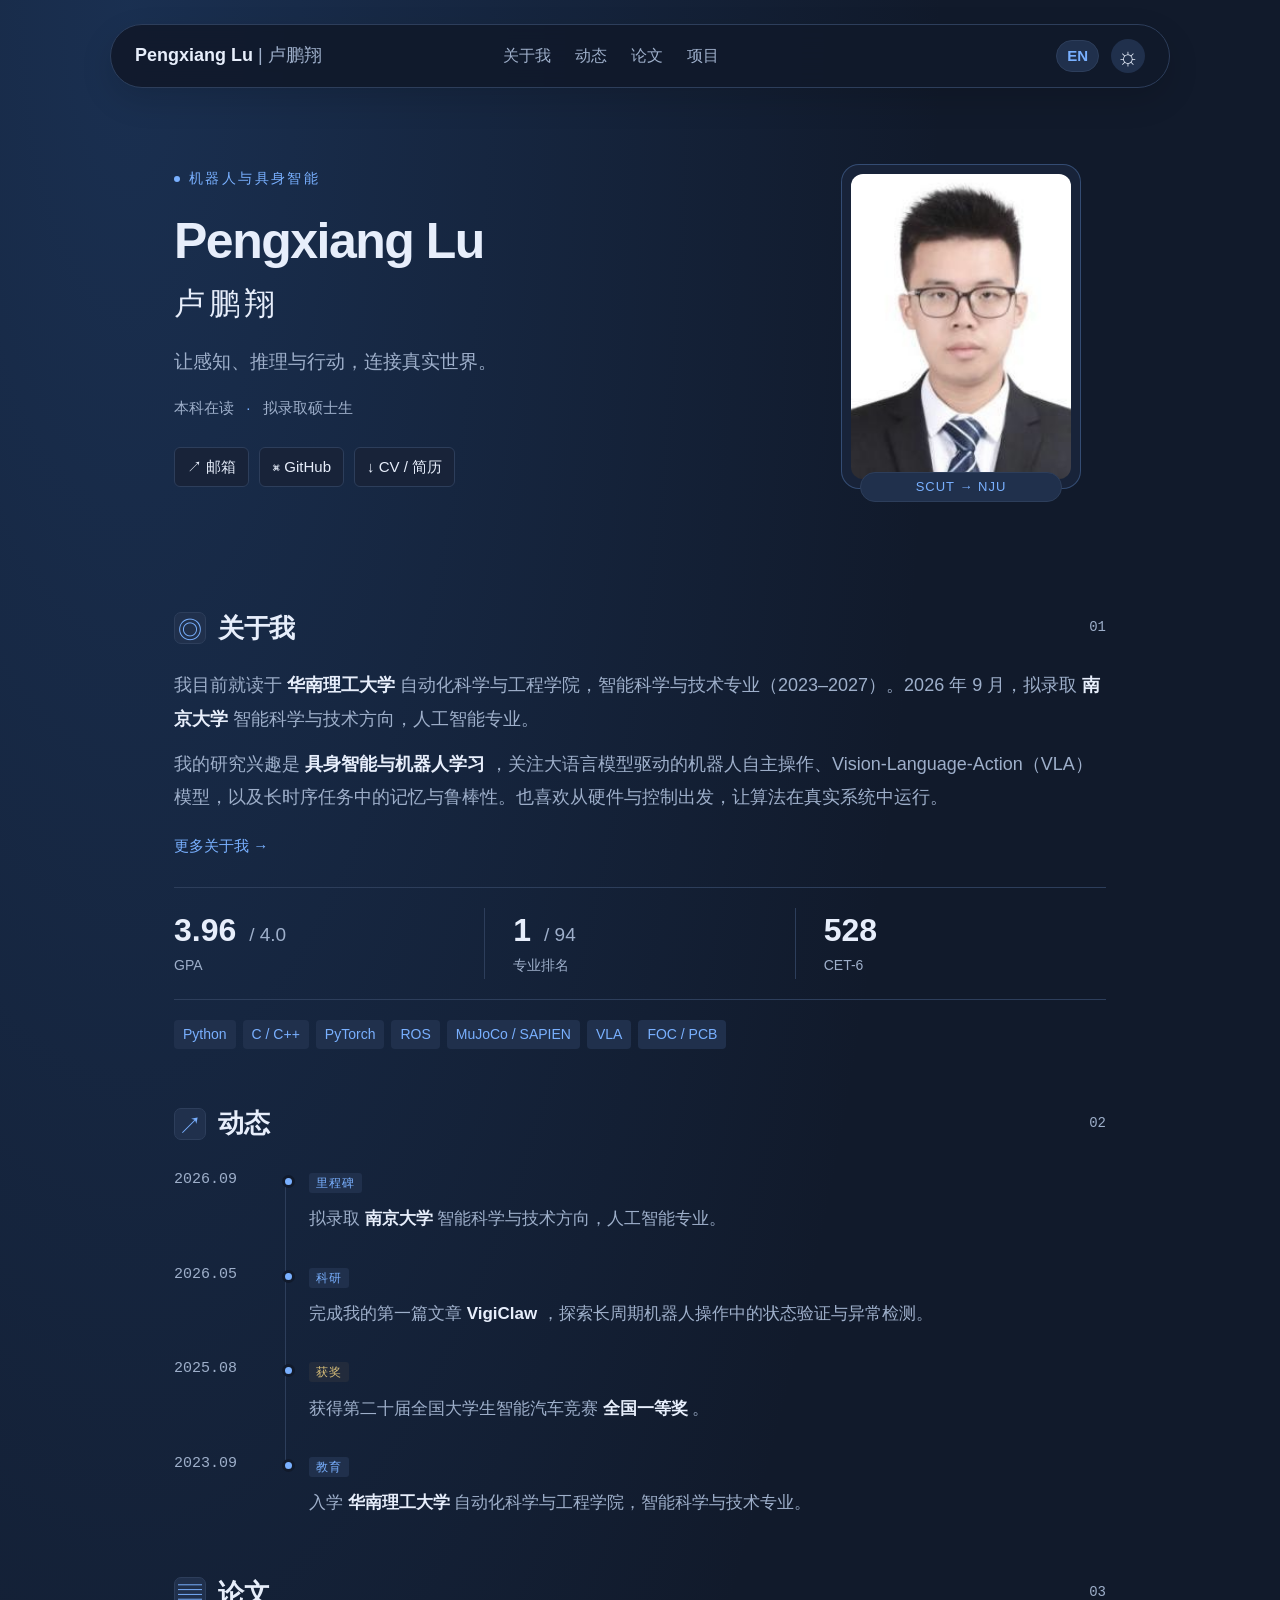
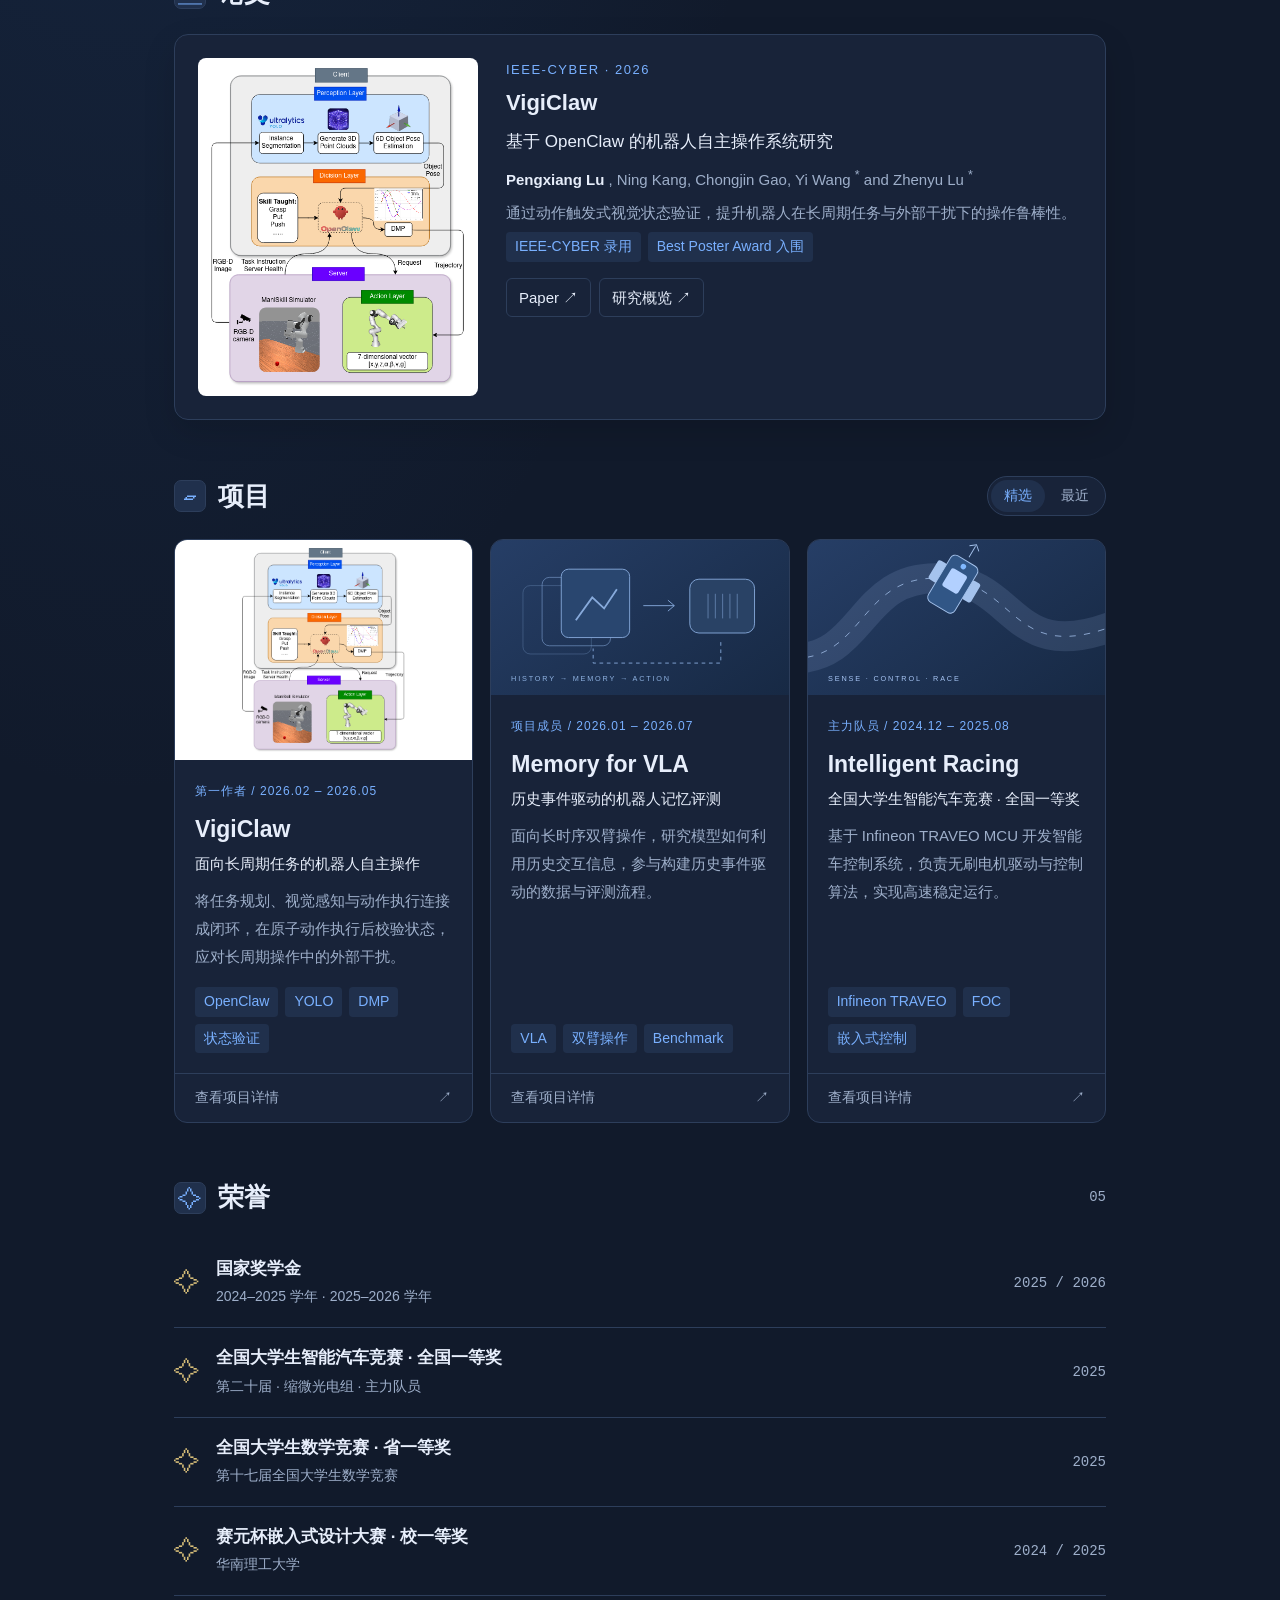
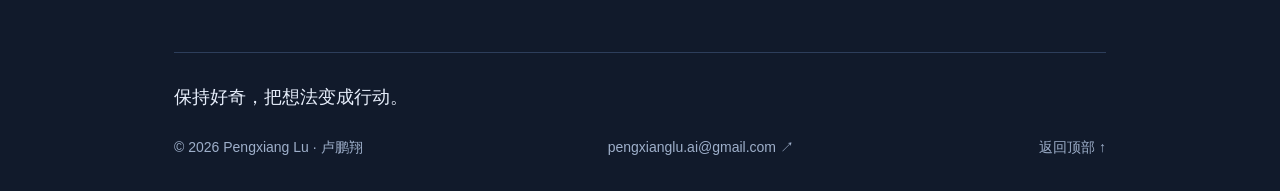
==== index.html @ bd5ae9ed "Use explicit HTML paths for local-file navigation" ====
<!doctype html>
<html lang="zh-CN">
  <head>
    <meta charset="UTF-8" />
    <meta name="viewport" content="width=device-width, initial-scale=1" />
    <meta
      name="description"
      content="卢鹏翔 Pengxiang Lu 的个人主页：具身智能、机器人学习、VLA 与嵌入式控制。"
    />
    <meta name="theme-color" content="#111a2b" />
    <title>Pengxiang Lu | 卢鹏翔</title>
    <link rel="icon" href="assets/favicon.svg" type="image/svg+xml" />
    <link rel="stylesheet" href="assets/style.css" />
    <script src="assets/content.js" defer></script>
    <script src="assets/script.js" defer></script>
    <script src="assets/i18n.js" defer></script>
  </head>
  <body>
    <a class="skip" href="#main">跳转至正文</a>
    <header class="nav">
      <a class="brand" href="#">
        Pengxiang Lu
        <span>| 卢鹏翔</span>
      </a>
      <nav aria-label="页面导航">
        <a href="#about">About</a>
        <a href="#news">News</a>
        <a href="#publications">Publications</a>
        <a href="#projects">Projects</a>
      </nav>
      <button
        id="language"
        class="language-toggle"
        type="button"
        aria-label="Switch to English"
        title="Switch to English"
        lang="en"
      >
        EN
      </button>
      <button id="theme" aria-label="切换浅色主题" title="切换主题">☼</button>
    </header>
    <main id="main">
      <section class="hero" aria-labelledby="name">
        <div class="hero-copy">
          <div class="eyebrow">
            <span class="dot"></span>
            ROBOTICS & EMBODIED AI
          </div>
          <h1 id="name">
            Pengxiang Lu
            <span>卢鹏翔</span>
          </h1>
          <p class="hero-sub">让感知、推理与行动，连接真实世界。</p>
          <p class="roles">
            Undergraduate Student
            <span>·</span>
            Incoming Master's Student
          </p>
          <div class="contacts">
            <a href="mailto:pengxianglu.ai@gmail.com">↗ Email</a>
            <a href="https://github.com/pengxiang-lu" target="_blank" rel="noopener noreferrer">
              ⌘ GitHub
            </a>
            <a href="assets/cv.pdf" target="_blank" rel="noopener">↓ CV / 简历</a>
          </div>
        </div>
        <div class="portrait-wrap">
          <img
            class="portrait"
            src="assets/avatar.jpg"
            alt="卢鹏翔个人照片"
            width="204"
            height="287"
          />
          <span class="portrait-caption">SCUT → NJU</span>
        </div>
      </section>
      <section id="about">
        <div class="section-head">
          <h2>
            <span class="section-icon">◎</span>
            About
            <small>关于我</small>
          </h2>
          <span class="section-index">01</span>
        </div>
        <div class="about-copy">
          <p>
            我目前就读于
            <strong>华南理工大学</strong>
            自动化科学与工程学院，智能科学与技术专业（2023–2027）。2026 年 9 月，拟录取
            <strong>南京大学</strong>
            智能科学与技术方向，人工智能专业。
          </p>
          <p>
            我的研究兴趣是
            <strong>具身智能与机器人学习</strong>
            ，关注大语言模型驱动的机器人自主操作、Vision-Language-Action（VLA）模型，以及长时序任务中的记忆与鲁棒性。也喜欢从硬件与控制出发，让算法在真实系统中运行。
          </p>
          <a class="more-about" href="about/index.html">More about me →</a>
        </div>
        <div class="stats">
          <div>
            <b>
              3.96
              <span>/ 4.0</span>
            </b>
            <small>GPA</small>
          </div>
          <div>
            <b>
              1
              <span>/ 94</span>
            </b>
            <small>专业排名</small>
          </div>
          <div>
            <b>528</b>
            <small>CET-6</small>
          </div>
        </div>
        <div class="skills">
          <span>Python</span>
          <span>C / C++</span>
          <span>PyTorch</span>
          <span>ROS</span>
          <span>MuJoCo / SAPIEN</span>
          <span>VLA</span>
          <span>FOC / PCB</span>
        </div>
      </section>
      <section id="news">
        <div class="section-head">
          <h2>
            <span class="section-icon">↗</span>
            News
            <small>成长时间线</small>
          </h2>
          <span class="section-index">02</span>
        </div>
        <ol class="timeline">
          <li>
            <time>2026.09</time>
            <div>
              <span class="label">MILESTONE</span>
              <p>
                拟录取
                <strong>南京大学</strong>
                智能科学与技术方向，人工智能专业。
              </p>
            </div>
          </li>
          <li>
            <time>2026.05</time>
            <div>
              <span class="label">RESEARCH</span>
              <p>
                完成我的第一篇文章
                <strong>VigiClaw</strong>
                ，探索长周期机器人操作中的状态验证与异常检测。
              </p>
            </div>
          </li>
          <li>
            <time>2025.08</time>
            <div>
              <span class="label gold">AWARD</span>
              <p>
                获得第二十届全国大学生智能汽车竞赛
                <strong>全国一等奖</strong>
                。
              </p>
            </div>
          </li>
          <li>
            <time>2023.09</time>
            <div>
              <span class="label">EDUCATION</span>
              <p>
                入学
                <strong>华南理工大学</strong>
                自动化科学与工程学院，智能科学与技术专业。
              </p>
            </div>
          </li>
        </ol>
      </section>
      <section id="publications">
        <div class="section-head">
          <h2>
            <span class="section-icon">▤</span>
            Publications
            <small>论文</small>
          </h2>
          <span class="section-index">03</span>
        </div>
        <article class="publication">
          <div class="publication-art workflow-cover">
            <img src="project/vigiclaw/attachments/workflow.png" alt="VigiClaw 系统工作流程图" />
          </div>
          <div class="publication-copy">
            <div class="overline">IEEE-CYBER · 2026</div>
            <h3>VigiClaw</h3>
            <p class="paper-sub">基于 OpenClaw 的机器人自主操作系统研究</p>
            <p class="paper-authors">
              <strong>Pengxiang Lu</strong>
              , Ning Kang, Chongjin Gao, Yi Wang
              <sup>*</sup>
              and Zhenyu Lu
              <sup>*</sup>
            </p>
            <p>通过动作触发式视觉状态验证，提升机器人在长周期任务与外部干扰下的操作鲁棒性。</p>
            <div class="tags">
              <span>IEEE-CYBER 录用</span>
              <span>Best Poster Award 入围</span>
            </div>
            <div class="resource-links" id="paper-links"></div>
          </div>
        </article>
      </section>
      <section id="projects">
        <div class="section-head">
          <h2>
            <span class="section-icon">▱</span>
            Projects
            <small>研究与实践</small>
          </h2>
          <div class="sort" role="group" aria-label="项目排序">
            <button class="active" data-sort="featured" aria-pressed="true">精选</button>
            <button data-sort="recent" aria-pressed="false">最近</button>
          </div>
        </div>
        <div class="project-grid" id="project-grid"></div>
      </section>
      <section id="awards">
        <div class="section-head">
          <h2>
            <span class="section-icon">✧</span>
            Awards
            <small>竞赛与荣誉</small>
          </h2>
          <span class="section-index">05</span>
        </div>
        <div class="award-list">
          <div>
            <span class="award-symbol">✧</span>
            <div>
              <h3>国家奖学金</h3>
              <p>2024–2025 学年 · 2025–2026 学年</p>
            </div>
            <time>2025 / 2026</time>
          </div>
          <div>
            <span class="award-symbol">✧</span>
            <div>
              <h3>全国大学生智能汽车竞赛 · 全国一等奖</h3>
              <p>第二十届 · 缩微光电组 · 主力队员</p>
            </div>
            <time>2025</time>
          </div>
          <div>
            <span class="award-symbol">✧</span>
            <div>
              <h3>全国大学生数学竞赛 · 省一等奖</h3>
              <p>第十七届全国大学生数学竞赛</p>
            </div>
            <time>2025</time>
          </div>
          <div>
            <span class="award-symbol">✧</span>
            <div>
              <h3>赛元杯嵌入式设计大赛 · 校一等奖</h3>
              <p>华南理工大学</p>
            </div>
            <time>2024 / 2025</time>
          </div>
        </div>
      </section>
      <footer>
        <p>保持好奇，把想法变成行动。</p>
        <div>
          <span>© 2026 Pengxiang Lu · 卢鹏翔</span>
          <a href="mailto:pengxianglu.ai@gmail.com">pengxianglu.ai@gmail.com ↗</a>
          <a href="#">Back to top ↑</a>
        </div>
      </footer>
    </main>
  </body>
</html>
---- assets/style.css ----
:root {
  color-scheme: dark;
  --bg: #111a2b;
  --panel: #182339;
  --panel2: #20304c;
  --text: #e7eefb;
  --muted: #9eafca;
  --accent: #79b0ff;
  --line: #2d3e5b;
  --shadow: 0 12px 32px #0002;
}
* {
  box-sizing: border-box;
}
html {
  scroll-behavior: smooth;
  scroll-padding-top: 105px;
}
body {
  margin: 0;
  background: radial-gradient(ellipse at 10% 0%, #254b8170, transparent 50%), var(--bg);
  color: var(--text);
  font:
    18px/1.85 -apple-system,
    BlinkMacSystemFont,
    "Segoe UI",
    "Noto Sans SC",
    "Microsoft YaHei",
    sans-serif;
}
a {
  color: inherit;
  text-decoration: none;
}
button {
  font: inherit;
  color: inherit;
  cursor: pointer;
}
button:focus-visible,
a:focus-visible {
  outline: 2px solid var(--accent);
  outline-offset: 5px;
}
a:hover {
  color: var(--accent);
}
.skip {
  position: fixed;
  top: -60px;
  background: var(--panel);
  z-index: 20;
  padding: 8px;
}
.skip:focus {
  top: 0;
}
.nav {
  max-width: 1060px;
  margin: 24px auto 0;
  position: sticky;
  top: 16px;
  z-index: 10;
  border: 1px solid var(--line);
  border-radius: 40px;
  min-height: 64px;
  padding: 12px 24px;
  display: flex;
  align-items: center;
  gap: 24px;
  background: color-mix(in srgb, var(--bg) 92%, transparent);
  backdrop-filter: blur(16px);
  box-shadow: var(--shadow);
}
.brand {
  font-weight: 650;
  white-space: nowrap;
}
.brand span {
  color: var(--muted);
  font-weight: 400;
}
.nav nav {
  display: flex;
  gap: 24px;
  margin-left: auto;
  font-size: 16px;
  color: var(--muted);
}
#theme {
  border: 0;
  background: var(--panel2);
  width: 34px;
  height: 34px;
  border-radius: 50%;
  font-size: 25px;
  display: grid;
  place-content: center;
  flex-shrink: 0;
}
main {
  max-width: 980px;
  margin: auto;
  padding: 0 24px;
}
.hero {
  display: flex;
  justify-content: space-between;
  align-items: center;
  gap: 40px;
  padding: 76px 0 65px;
}
.eyebrow {
  color: var(--accent);
  font-size: 14px;
  letter-spacing: 2.4px;
  display: flex;
  align-items: center;
  gap: 9px;
}
.dot {
  width: 6px;
  height: 6px;
  background: var(--accent);
  border-radius: 50%;
}
h1 {
  font-size: 50px;
  letter-spacing: -1.5px;
  line-height: 1.3;
  margin: 17px 0;
}
h1 span {
  display: block;
  font-size: 31px;
  letter-spacing: 4px;
  font-weight: 450;
  margin-top: 10px;
}
.hero-sub {
  color: var(--muted);
  margin: 20px 0 6px;
  font-size: 19px;
}
.roles {
  font-size: 15px;
  color: var(--muted);
}
.roles span {
  padding: 0 8px;
  color: var(--accent);
}
.contacts {
  display: flex;
  flex-wrap: wrap;
  gap: 10px;
  margin-top: 25px;
}
.contacts a,
.resource-links a,
.resource-links .pending {
  font-size: 15px;
  border: 1px solid var(--line);
  border-radius: 6px;
  padding: 5px 12px;
  background: var(--panel);
}
.portrait-wrap {
  position: relative;
  margin-right: 25px;
  padding: 9px;
  border: 1px solid #79b0ff4a;
  border-radius: 18px;
  background: var(--panel);
}
.portrait {
  width: 152px;
  height: 193px;
  object-fit: cover;
  object-position: top;
  border-radius: 12px;
  display: block;
  filter: saturate(0.75);
}
.portrait-caption {
  position: absolute;
  bottom: -14px;
  left: 18px;
  right: 18px;
  text-align: center;
  font-size: 13px;
  letter-spacing: 1px;
  background: var(--panel2);
  border: 1px solid var(--line);
  border-radius: 20px;
  padding: 2px;
  color: var(--accent);
}
section {
  margin-bottom: 56px;
}
.section-head {
  display: flex;
  justify-content: space-between;
  align-items: center;
  margin-bottom: 23px;
  gap: 12px;
}
h2 {
  font-size: 26px;
  line-height: 1.4;
  letter-spacing: -0.5px;
  margin: 0;
  display: flex;
  align-items: center;
  gap: 12px;
}
h2 small {
  font-size: 15px;
  font-weight: 400;
  letter-spacing: 1px;
  color: var(--muted);
  padding-left: 3px;
}
.section-icon {
  display: inline-grid;
  place-items: center;
  background: var(--panel2);
  border: 1px solid var(--line);
  border-radius: 7px;
  color: var(--accent);
  width: 32px;
  height: 32px;
  font-size: 24px;
  font-weight: 400;
}
.section-index {
  font-size: 14px;
  font-family: monospace;
  color: var(--muted);
}
.about-copy {
  color: var(--muted);
}
.about-copy p {
  margin: 0 0 12px;
}
strong {
  color: var(--text);
  font-weight: 600;
}
.stats {
  display: flex;
  border-top: 1px solid var(--line);
  border-bottom: 1px solid var(--line);
  margin: 25px 0 20px;
  padding: 20px 0;
}
.stats > div {
  width: 33.3%;
  display: flex;
  flex-direction: column;
  padding-left: 28px;
  border-left: 1px solid var(--line);
}
.stats > div:first-child {
  border-left: 0;
  padding-left: 0;
}
.stats b {
  font-size: 32px;
  line-height: 1.4;
  font-weight: 550;
}
.stats b span {
  font-size: 19px;
  color: var(--muted);
  font-weight: 400;
  margin-left: 4px;
}
.stats small {
  font-size: 14px;
  color: var(--muted);
}
.skills,
.tags {
  display: flex;
  flex-wrap: wrap;
  gap: 7px;
}
.skills span,
.tags span {
  font-size: 14px;
  color: var(--accent);
  border-radius: 4px;
  padding: 2px 9px;
  background: var(--panel2);
}
.timeline {
  list-style: none;
  padding: 0;
  margin: 0;
}
.timeline li {
  display: grid;
  grid-template-columns: 100px 1fr;
  position: relative;
  gap: 23px;
  padding-bottom: 25px;
}
.timeline li:before {
  content: "";
  position: absolute;
  left: 111px;
  top: 11px;
  bottom: -11px;
  width: 1px;
  background: var(--line);
}
.timeline li:after {
  content: "";
  position: absolute;
  left: 108px;
  top: 10px;
  width: 7px;
  height: 7px;
  background: var(--accent);
  border: 3px solid var(--bg);
  box-sizing: content-box;
  border-radius: 50%;
}
.timeline li:last-child {
  padding-bottom: 0;
}
.timeline li:last-child:before {
  display: none;
}
.timeline time {
  font: 15px/2 monospace;
  color: var(--muted);
}
.timeline li > div {
  padding-left: 12px;
}
.timeline p {
  margin: 5px 0 0;
  color: var(--muted);
  font-size: 17px;
}
.label {
  font-size: 12px;
  letter-spacing: 1px;
  color: var(--accent);
  background: var(--panel2);
  padding: 3px 7px;
  border-radius: 3px;
}
.gold {
  color: #d6bd78;
  background: #c3a65c13;
}
.publication {
  display: grid;
  grid-template-columns: 280px 1fr;
  gap: 28px;
  border: 1px solid var(--line);
  padding: 23px;
  border-radius: 14px;
  background: var(--panel);
  box-shadow: var(--shadow);
}
.publication-art {
  min-height: 210px;
  display: flex;
  justify-content: center;
  align-items: center;
  flex-direction: column;
  background: radial-gradient(ellipse, #335c90 0%, #142744 80%);
  border-radius: 8px;
  color: #bfdaff;
  padding: 20px;
}
.publication-art > span {
  font-size: 37px;
  letter-spacing: -1px;
  font-weight: 600;
}
.flow {
  display: flex;
  align-items: center;
  gap: 6px;
  margin: 18px 0 24px;
}
.flow i {
  font-size: 12px;
  font-style: normal;
  border: 1px solid #79b0ff66;
  border-radius: 5px;
  padding: 6px;
}
.flow em {
  font-style: normal;
  color: #79b0ff;
}
.publication-art small {
  font-size: 10px;
  letter-spacing: 1.2px;
}
.overline {
  font-size: 13px;
  color: var(--accent);
  letter-spacing: 1.5px;
}
h3 {
  line-height: 1.5;
  margin: 4px 0 8px;
  font-size: 22px;
}
.publication-copy p {
  font-size: 15px;
  color: var(--muted);
  line-height: 1.8;
  margin: 6px 0;
}
.publication-copy .paper-sub {
  font-size: 17px;
  color: var(--text);
}
.resource-links {
  display: flex;
  gap: 8px;
  flex-wrap: wrap;
  margin-top: 16px;
}
.resource-links .pending {
  color: var(--muted);
  background: transparent;
}
.sort {
  display: flex;
  gap: 3px;
  background: var(--panel);
  border: 1px solid var(--line);
  padding: 3px;
  border-radius: 20px;
}
.sort button {
  font-size: 14px;
  border: 0;
  border-radius: 20px;
  background: transparent;
  color: var(--muted);
  padding: 3px 13px;
}
.sort button.active {
  background: var(--panel2);
  color: var(--accent);
}
.project-grid {
  display: grid;
  grid-template-columns: repeat(3, 1fr);
  gap: 17px;
}
.project {
  background: var(--panel);
  border: 1px solid var(--line);
  border-radius: 13px;
  overflow: hidden;
  display: flex;
  flex-direction: column;
  transition:
    transform 0.2s,
    border-color 0.2s;
}
.project:hover {
  transform: translateY(-4px);
  border-color: #79b0ff77;
}
.project-art {
  height: 155px;
  position: relative;
  background: linear-gradient(145deg, #263e66, #172944);
  overflow: hidden;
}
.project-art svg {
  width: 100%;
  height: 100%;
}
.project-art > img {
  width: 100%;
  height: 100%;
  object-fit: cover;
}
.project-body {
  padding: 20px;
  flex: 1;
  display: flex;
  flex-direction: column;
}
.project .meta {
  font-size: 12px;
  letter-spacing: 1px;
  color: var(--accent);
  margin-bottom: 10px;
}
.project h3 {
  font-size: 23px;
  margin: 0 0 3px;
}
.project .subtitle {
  font-size: 15px;
  color: var(--text);
  margin: 0 0 10px;
}
.project .description {
  font-size: 15px;
  color: var(--muted);
  margin: 0 0 16px;
}
.project .tags {
  margin-top: auto;
}
.project-open {
  border: 0;
  border-top: 1px solid var(--line);
  background: none;
  display: flex;
  justify-content: space-between;
  padding: 11px 20px;
  width: 100%;
  font-size: 14px;
  color: var(--muted);
}
.project-open:hover {
  color: var(--accent);
  background: var(--panel2);
}
.award-list > div {
  display: flex;
  align-items: center;
  gap: 16px;
  padding: 17px 0;
  border-bottom: 1px solid var(--line);
}
.award-symbol {
  color: #d6bd78;
  font-size: 26px;
}
.award-list h3 {
  font-size: 17px;
  margin: 0 0 3px;
}
.award-list p {
  font-size: 14px;
  color: var(--muted);
  margin: 0;
}
.award-list time {
  margin-left: auto;
  font: 14px monospace;
  color: var(--muted);
  white-space: nowrap;
}
footer {
  border-top: 1px solid var(--line);
  padding: 28px 0 30px;
  color: var(--muted);
  font-size: 14px;
}
footer > p {
  font-size: 18px;
  color: var(--text);
  margin: 0 0 20px;
}
footer > div {
  display: flex;
  justify-content: space-between;
  gap: 16px;
  flex-wrap: wrap;
}
dialog {
  width: min(760px, calc(100% - 32px));
  max-height: 85vh;
  border: 1px solid var(--line);
  border-radius: 16px;
  padding: 35px;
  background: var(--panel);
  color: var(--text);
  box-shadow: 0 30px 100px #0007;
}
dialog::backdrop {
  background: #0009;
  backdrop-filter: blur(5px);
}
.dialog-close {
  position: absolute;
  right: 14px;
  top: 8px;
  background: none;
  border: 0;
  font-size: 32px;
  color: var(--muted);
}
dialog h2 {
  padding-right: 25px;
  margin-bottom: 10px;
}
dialog li,
dialog p {
  color: var(--muted);
  font-size: 17px;
}
dialog li {
  margin-bottom: 8px;
}
dialog video {
  width: 100%;
  border-radius: 8px;
  margin-top: 20px;
  background: #111;
}
.media-note {
  padding: 17px;
  border: 1px dashed var(--line);
  border-radius: 8px;
  margin-top: 20px;
  font-size: 15px !important;
}
body.light {
  color-scheme: light;
  --bg: #f5f8ff;
  --panel: #fff;
  --panel2: #e8effc;
  --text: #203656;
  --muted: #5e7295;
  --accent: #2d66b8;
  --line: #d5e1f4;
  --shadow: 0 12px 32px #24457508;
  background: radial-gradient(ellipse at 10% 0%, #dbe8ff70, transparent 50%), var(--bg);
}
@media (max-width: 800px) {
  .nav {
    margin: 12px 16px 0;
    padding: 10px 17px;
    gap: 14px;
  }
  .nav nav {
    gap: 14px;
  }
  .brand span {
    display: none;
  }
  .hero {
    padding: 55px 0 40px;
  }
  .portrait-wrap {
    margin-right: 0;
  }
  .project-grid {
    grid-template-columns: 1fr 1fr;
  }
  .project:last-child {
    grid-column: 1/-1;
  }
  .publication {
    grid-template-columns: 210px 1fr;
    gap: 20px;
  }
  h1 {
    font-size: 41px;
  }
}
@media (max-width: 580px) {
  body {
    font-size: 17px;
  }
  .nav {
    min-height: 52px;
    top: 8px;
  }
  .brand {
    font-size: 16px;
  }
  .nav nav {
    gap: 12px;
    margin-left: auto;
  }
  .nav nav a {
    font-size: 14px;
  }
  .nav nav a:nth-child(2),
  .nav nav a:nth-child(3) {
    display: none;
  }
  #theme {
    width: 28px;
    height: 28px;
    font-size: 22px;
  }
  main {
    padding: 0 22px;
  }
  .hero {
    gap: 16px;
    padding-top: 42px;
    align-items: flex-start;
  }
  .hero-copy {
    min-width: 0;
  }
  .eyebrow {
    font-size: 11px;
    letter-spacing: 1.2px;
  }
  h1 {
    font-size: 33px;
    letter-spacing: -1px;
    margin-top: 13px;
  }
  h1 span {
    font-size: 26px;
    letter-spacing: 2px;
  }
  .hero-sub {
    font-size: 15px;
    max-width: 200px;
    margin-top: 15px;
  }
  .roles {
    font-size: 13px;
    max-width: 190px;
  }
  .roles span {
    padding: 0 2px;
  }
  .portrait-wrap {
    padding: 5px;
    border-radius: 12px;
    margin-top: 31px;
  }
  .portrait {
    width: 84px;
    height: 110px;
    border-radius: 8px;
  }
  .portrait-caption {
    font-size: 10px;
    left: 3px;
    right: 3px;
    bottom: -10px;
  }
  .contacts {
    gap: 6px;
    margin-top: 20px;
  }
  .contacts a {
    font-size: 13px;
    padding: 4px 7px;
  }
  .hero {
    margin-bottom: 16px;
  }
  section {
    margin-bottom: 42px;
  }
  h2 {
    font-size: 24px;
    gap: 8px;
  }
  h2 small {
    font-size: 13px;
  }
  .section-icon {
    width: 28px;
    height: 28px;
    font-size: 21px;
  }
  .section-head {
    margin-bottom: 20px;
  }
  .stats b {
    font-size: 29px;
  }
  .stats b span {
    font-size: 15px;
  }
  .stats > div {
    padding-left: 18px;
  }
  .timeline li {
    grid-template-columns: 64px 1fr;
    gap: 16px;
  }
  .timeline li:before {
    left: 73px;
  }
  .timeline li:after {
    left: 70px;
  }
  .timeline time {
    font-size: 13px;
  }
  .timeline p {
    font-size: 15px;
  }
  .timeline li > div {
    padding-left: 10px;
  }
  .publication {
    grid-template-columns: 1fr;
    padding: 16px;
    gap: 18px;
  }
  .publication-art {
    min-height: 150px;
  }
  .publication-art > span {
    font-size: 34px;
  }
  .flow {
    margin: 12px 0 18px;
  }
  .project-grid {
    grid-template-columns: 1fr;
  }
  .project:last-child {
    grid-column: auto;
  }
  .project-art {
    height: 180px;
  }
  .project-body {
    padding: 20px;
  }
  .sort button {
    padding: 3px 9px;
  }
  .award-list > div {
    gap: 10px;
    align-items: flex-start;
  }
  .award-list h3 {
    font-size: 15px;
  }
  .award-list time {
    font-size: 12px;
    padding-top: 7px;
  }
  .award-symbol {
    font-size: 22px;
  }
  .award-list p {
    font-size: 13px;
  }
  dialog {
    padding: 28px 22px;
  }
  dialog h2 {
    font-size: 24px;
  }
  footer > div {
    gap: 10px;
    flex-direction: column;
  }
}
@media (prefers-reduced-motion: reduce) {
  html {
    scroll-behavior: auto;
  }
  .project {
    transition: none;
  }
}

.more-about {
  display: inline-block;
  font-size: 15px;
  color: var(--accent);
  margin-top: 5px;
}
.subpage {
  padding-top: 45px;
}
.breadcrumb {
  font-size: 15px;
  color: var(--muted);
  margin-bottom: 24px;
  display: flex;
  gap: 10px;
}
.detail-header {
  margin-bottom: 30px;
}
.detail-header h1 {
  font-size: 44px;
  margin-top: 12px;
}
.detail-header p {
  color: var(--muted);
}
.detail-header .tags {
  margin: 16px 0;
}
.detail-art {
  height: 300px;
  border: 1px solid var(--line);
  border-radius: 14px;
  background: linear-gradient(145deg, #263e66, #172944);
  margin-bottom: 36px;
  overflow: hidden;
}
.detail-art svg {
  display: block;
  width: 100%;
  height: 100%;
}
.detail-art img {
  width: 100%;
  height: 100%;
  object-fit: contain;
}
.detail-body {
  color: var(--muted);
  line-height: 2;
}
.detail-body h2 {
  color: var(--text);
  margin: 30px 0 16px;
  font-size: 26px;
}
.detail-body li {
  margin-bottom: 12px;
}
.detail-body ul {
  padding-left: 22px;
}
.detail-media video {
  width: 100%;
  max-height: 600px;
  border-radius: 10px;
  background: #000;
}
.related-projects {
  display: flex;
  gap: 15px;
  flex-wrap: wrap;
  margin: 20px 0 45px;
}
.related-projects a {
  padding: 12px 18px;
  background: var(--panel);
  border: 1px solid var(--line);
  border-radius: 8px;
  color: var(--accent);
}
.education-entry {
  padding: 20px 0;
  border-bottom: 1px solid var(--line);
}
.education-entry h3 {
  font-size: 20px;
}
.education-entry p {
  margin: 4px 0;
  font-size: 17px;
}
.education-entry time {
  font-size: 15px;
  color: var(--accent);
}
.about-profile {
  display: grid;
  grid-template-columns: 1fr 150px;
  gap: 25px;
  align-items: center;
}
.about-profile img {
  width: 130px;
  border-radius: 12px;
}
.detail-meta {
  color: var(--accent) !important;
  font-size: 15px;
}
.subpage footer {
  margin-top: 45px;
}
@media (max-width: 580px) {
  .subpage {
    padding-top: 30px;
  }
  .detail-header h1 {
    font-size: 34px;
  }
  .detail-art {
    height: 210px;
  }
  .about-profile {
    grid-template-columns: 1fr 85px;
    gap: 15px;
  }
  .about-profile img {
    width: 80px;
  }
  .detail-body h2 {
    font-size: 24px;
  }
  .detail-body {
    font-size: 16px;
  }
  .detail-body li {
    font-size: 16px;
  }
}

.language-toggle {
  border: 1px solid var(--line);
  border-radius: 20px;
  background: var(--panel2);
  color: var(--accent);
  font-size: 15px;
  font-weight: 600;
  min-width: 42px;
  height: 32px;
  padding: 0 10px;
  flex-shrink: 0;
}
.nav nav {
  margin-right: auto;
}
.nav .language-toggle {
  margin-left: auto;
}
.nav #theme {
  margin-left: -12px;
}
html[lang] h2 small {
  display: none;
}
html[lang="en"] .hero-copy {
  max-width: 680px;
}
html[lang="en"] .hero-sub {
  max-width: 570px;
}
html[lang="en"] .project .meta {
  letter-spacing: 0;
}
html[lang="en"] .award-list h3 {
  max-width: 650px;
}
@media (max-width: 580px) {
  .nav {
    gap: 10px;
    padding: 10px 13px;
  }
  .nav nav {
    gap: 9px;
  }
  .nav .language-toggle {
    height: 28px;
    min-width: 36px;
    font-size: 14px;
    padding: 0 7px;
  }
  .nav #theme {
    margin-left: 0;
  }
  .nav .brand {
    font-size: 15px;
  }
  html[lang="en"] h2 {
    font-size: 23px;
  }
  html[lang="en"] .hero-sub {
    max-width: 205px;
  }
}

/* Keep enlarged navigation comfortable on narrow phones. */
@media (max-width: 380px) {
  .nav nav a:first-child {
    display: none;
  }
  .nav {
    gap: 8px;
  }
  .nav nav {
    gap: 8px;
  }
  .nav .language-toggle {
    min-width: 38px;
  }
  .hero {
    gap: 12px;
  }
  .portrait {
    width: 74px;
    height: 100px;
  }
  .hero-copy {
    flex: 1;
  }
  .eyebrow {
    letter-spacing: 0.8px;
  }
}

/* Show the full workflow diagram instead of cropping its portrait layout. */
.publication-art.workflow-cover {
  padding: 10px;
  background: #fff;
}
.workflow-cover img {
  display: block;
  width: 100%;
  height: auto;
  max-height: 350px;
  object-fit: contain;
}
.project-art.has-image {
  background: #fff;
  height: 220px;
}
.project-art.has-image > img {
  object-fit: contain;
  padding: 8px;
}
.detail-art.has-image {
  height: auto;
  background: #fff;
  padding: 18px;
}
.detail-art.has-image img {
  display: block;
  width: min(100%, 600px);
  height: auto;
  max-height: 760px;
  margin: auto;
  object-fit: contain;
}
/* Larger, upright profile photographs. */
.portrait-wrap {
  flex-shrink: 0;
}
.portrait {
  width: 220px;
  height: 305px;
}
.about-profile {
  grid-template-columns: 1fr 220px;
}
.about-profile img {
  width: 200px;
}
@media (max-width: 800px) and (min-width: 581px) {
  .portrait {
    width: 180px;
    height: 250px;
  }
  .about-profile {
    grid-template-columns: 1fr 190px;
  }
  .about-profile img {
    width: 175px;
  }
}
@media (max-width: 580px) {
  .portrait {
    width: 110px;
    height: 155px;
  }
  .about-profile {
    grid-template-columns: 1fr 115px;
  }
  .about-profile img {
    width: 110px;
  }
  .detail-art.has-image {
    padding: 10px;
  }
}
@media (max-width: 380px) {
  .hero {
    flex-direction: column-reverse;
    gap: 30px;
  }
  .hero-copy {
    width: 100%;
  }
  .portrait-wrap {
    align-self: center;
    margin-top: 0;
  }
  .portrait {
    width: 135px;
    height: 190px;
  }
}

/* Paper overview, shared with the main blue theme. */
.paper-header {
  text-align: center;
  margin: 20px auto 55px;
  max-width: 940px;
}
.paper-header .eyebrow {
  justify-content: center;
}
.paper-header h1 {
  font-size: clamp(28px, 3.2vw, 40px);
  line-height: 1.35;
  letter-spacing: -0.7px;
  margin: 22px 0;
  text-wrap: balance;
}
.overview-authors {
  font-size: 18px;
  color: var(--text);
  line-height: 2;
}
.affiliation {
  font-size: 14px;
  color: var(--muted);
  margin: 7px 0;
  line-height: 1.8;
}
.overview-resources {
  justify-content: center;
  margin-top: 24px;
}
.paper-figure {
  margin: 28px 0;
}
.paper-figure img {
  display: block;
  width: 100%;
  height: auto;
  background: #fff;
  border-radius: 12px;
  border: 1px solid var(--line);
}
.workflow-figure img {
  width: min(100%, 520px);
  margin: auto;
  padding: 10px;
}
.paper-figure figcaption,
.detail-body .results-note {
  font-size: 14px;
  line-height: 1.8;
  color: var(--muted);
  margin-top: 12px;
}
.result-metrics {
  display: grid;
  grid-template-columns: repeat(3, 1fr);
  gap: 16px;
  margin: 25px 0;
}
.result-metrics > div {
  padding: 22px;
  background: var(--panel);
  border: 1px solid var(--line);
  border-radius: 12px;
}
.result-metrics b {
  display: block;
  font-size: 36px;
  line-height: 1.4;
  color: var(--accent);
}
.result-metrics span {
  font-size: 14px;
  line-height: 1.6;
  display: block;
  margin-top: 8px;
}
.results-scroll {
  overflow-x: auto;
  border: 1px solid var(--line);
  border-radius: 10px;
}
.results-table {
  width: 100%;
  border-collapse: collapse;
  font-size: 16px;
  line-height: 1.8;
}
.results-table td,
.results-table th {
  padding: 14px 18px;
  border-bottom: 1px solid var(--line);
  text-align: center;
}
.results-table th:first-child {
  text-align: left;
}
.results-table th {
  font-weight: 550;
}
.results-table thead,
.results-table .highlight {
  background: var(--panel2);
  color: var(--text);
}
.results-table tr:last-child > * {
  border-bottom: 0;
}
@media (max-width: 580px) {
  .paper-header {
    margin-top: 15px;
    margin-bottom: 38px;
  }
  .overview-authors {
    font-size: 16px;
  }
  .affiliation {
    font-size: 13px;
  }
  .result-metrics {
    gap: 8px;
  }
  .result-metrics > div {
    padding: 13px 10px;
  }
  .result-metrics b {
    font-size: 27px;
  }
  .result-metrics span {
    font-size: 12px;
  }
  .results-table {
    font-size: 14px;
    min-width: 460px;
  }
  .results-table td,
  .results-table th {
    padding: 11px 12px;
  }
}
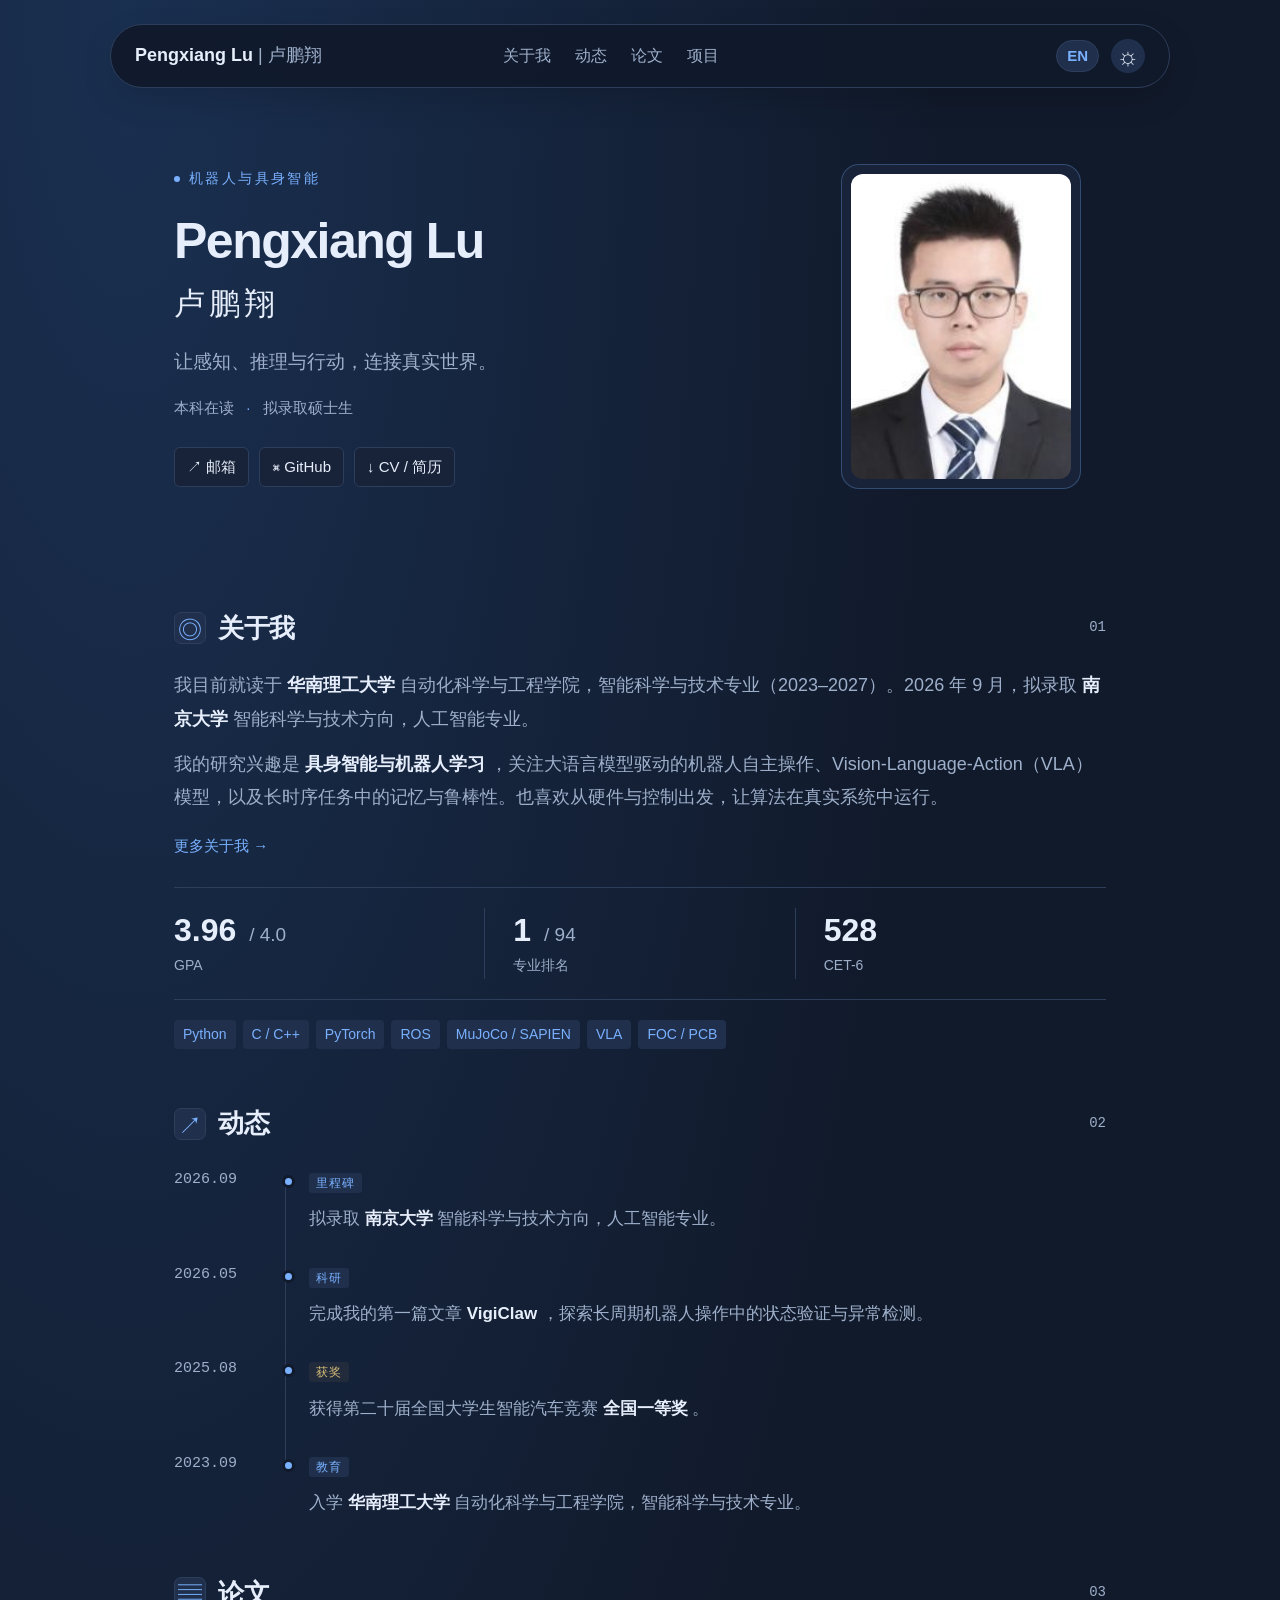
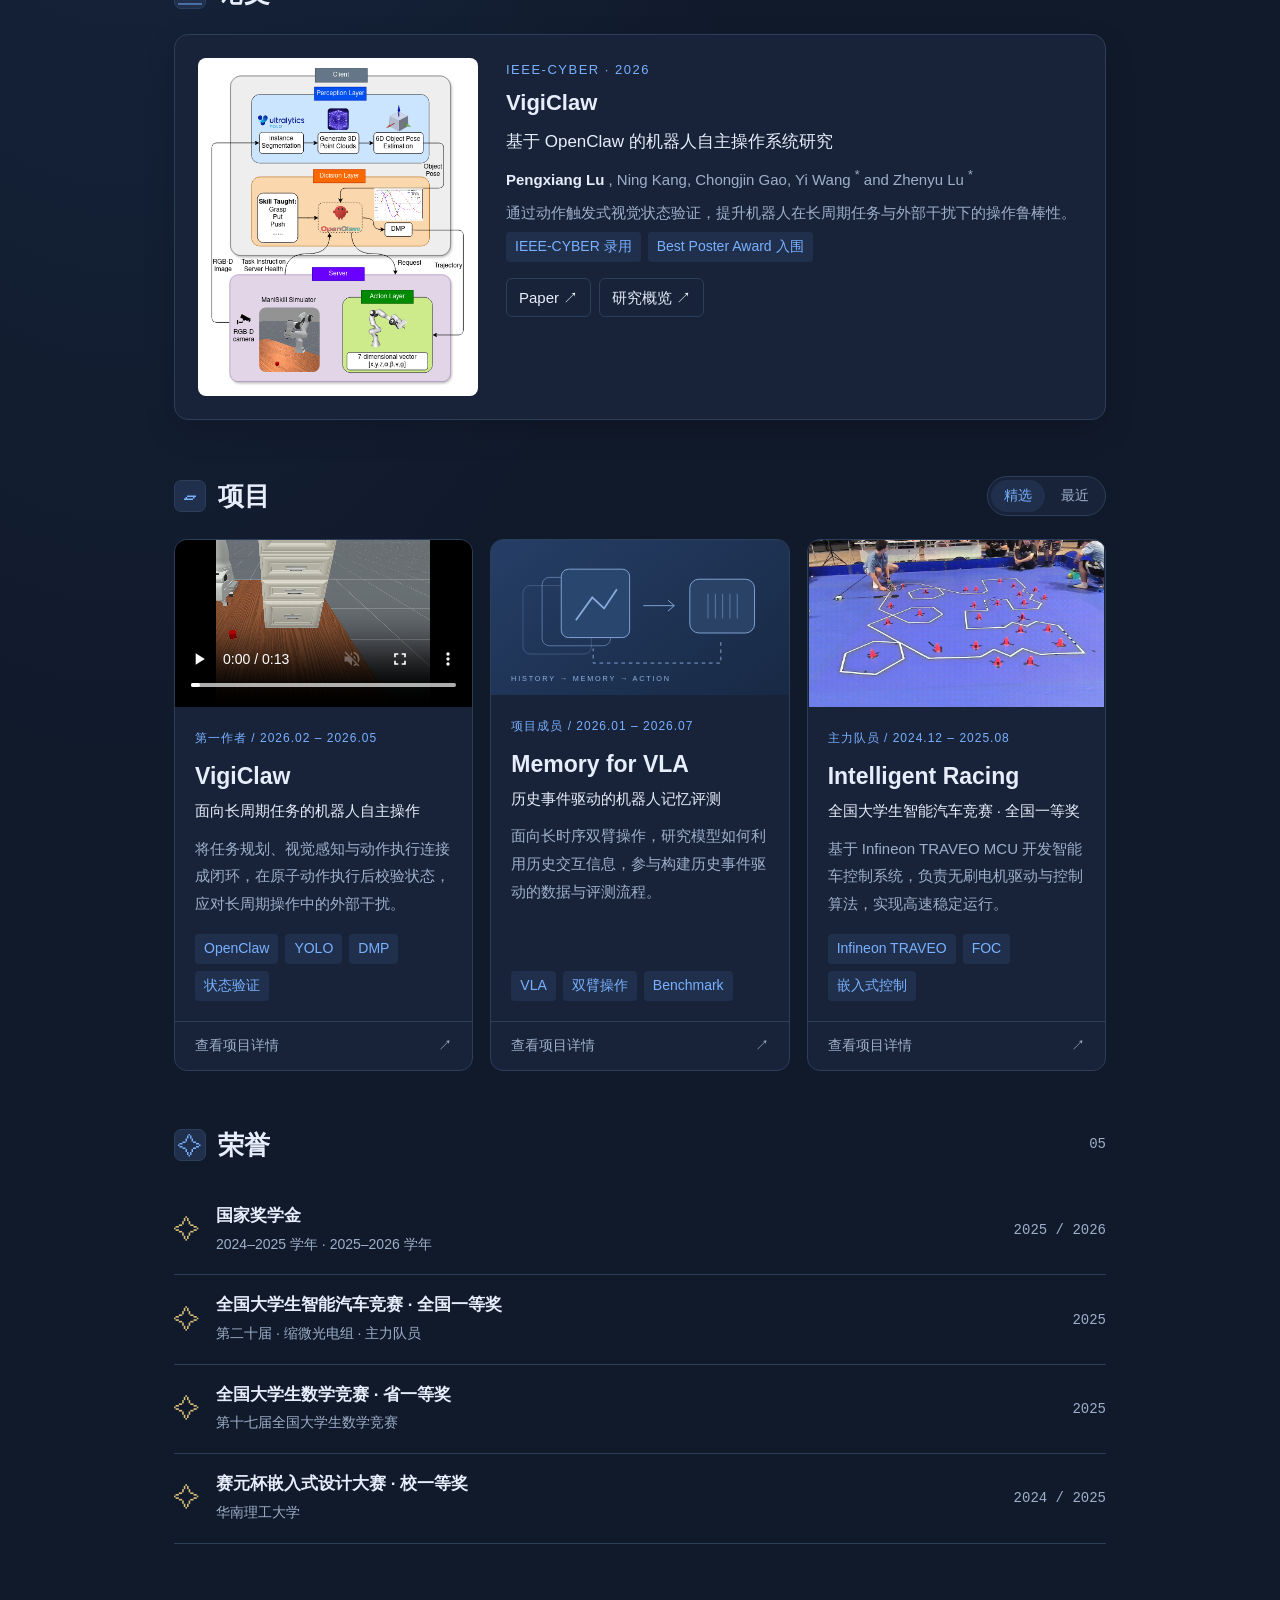
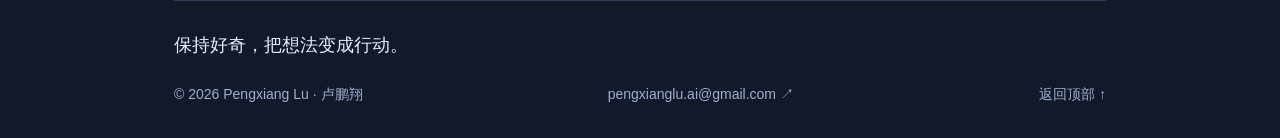
==== commit 7648d8c1: "Use drawer demo video as project cover and remove portrait caption" ====
--- a/index.html
+++ b/index.html
@@ -10,10 +10,10 @@
     <meta name="theme-color" content="#111a2b" />
     <title>Pengxiang Lu | 卢鹏翔</title>
     <link rel="icon" href="assets/favicon.svg" type="image/svg+xml" />
-    <link rel="stylesheet" href="assets/style.css" />
-    <script src="assets/content.js" defer></script>
-    <script src="assets/script.js" defer></script>
-    <script src="assets/i18n.js" defer></script>
+    <link rel="stylesheet" href="assets/style.css?v=20261028-video-cover" />
+    <script src="assets/content.js?v=20261028-video-cover" defer></script>
+    <script src="assets/script.js?v=20261028-video-cover" defer></script>
+    <script src="assets/i18n.js?v=20261028-video-cover" defer></script>
   </head>
   <body>
     <a class="skip" href="#main">跳转至正文</a>
@@ -73,7 +73,6 @@
             width="204"
             height="287"
           />
-          <span class="portrait-caption">SCUT → NJU</span>
         </div>
       </section>
       <section id="about">
--- a/assets/style.css
+++ b/assets/style.css
@@ -1119,12 +1119,13 @@
   object-fit: contain;
 }
 .project-art.has-image {
-  background: #fff;
-  height: 220px;
+  background: var(--panel);
+  height: auto;
+  aspect-ratio: 16 / 9;
 }
 .project-art.has-image > img {
   object-fit: contain;
-  padding: 8px;
+  padding: 0;
 }
 .detail-art.has-image {
   height: auto;
@@ -1339,3 +1340,59 @@
     padding: 11px 12px;
   }
 }
+
+.real-robot-tags {
+  margin: 20px 0;
+}
+.real-robot-figure img {
+  aspect-ratio: 16 / 9;
+  object-fit: contain;
+  background: var(--panel);
+}
+
+.arm-configuration {
+  margin: 28px 0 32px;
+}
+.arm-configuration h3 {
+  font-size: 23px;
+  margin: 24px 0 12px;
+  color: var(--text);
+}
+.hardware-table {
+  table-layout: fixed;
+}
+.hardware-table th:first-child {
+  width: 175px;
+}
+.hardware-table td {
+  text-align: left;
+  overflow-wrap: anywhere;
+}
+.hardware-sources {
+  margin-top: 18px;
+}
+@media (max-width: 580px) {
+  .hardware-table {
+    min-width: 0;
+    font-size: 14px;
+  }
+  .hardware-table th:first-child {
+    width: 95px;
+  }
+  .hardware-table th,
+  .hardware-table td {
+    padding: 12px 10px;
+  }
+}
+
+.project-art.has-video {
+  height: auto;
+  aspect-ratio: 16 / 9;
+  background: #000;
+}
+.project-art.has-video > video {
+  display: block;
+  width: 100%;
+  height: 100%;
+  object-fit: contain;
+}
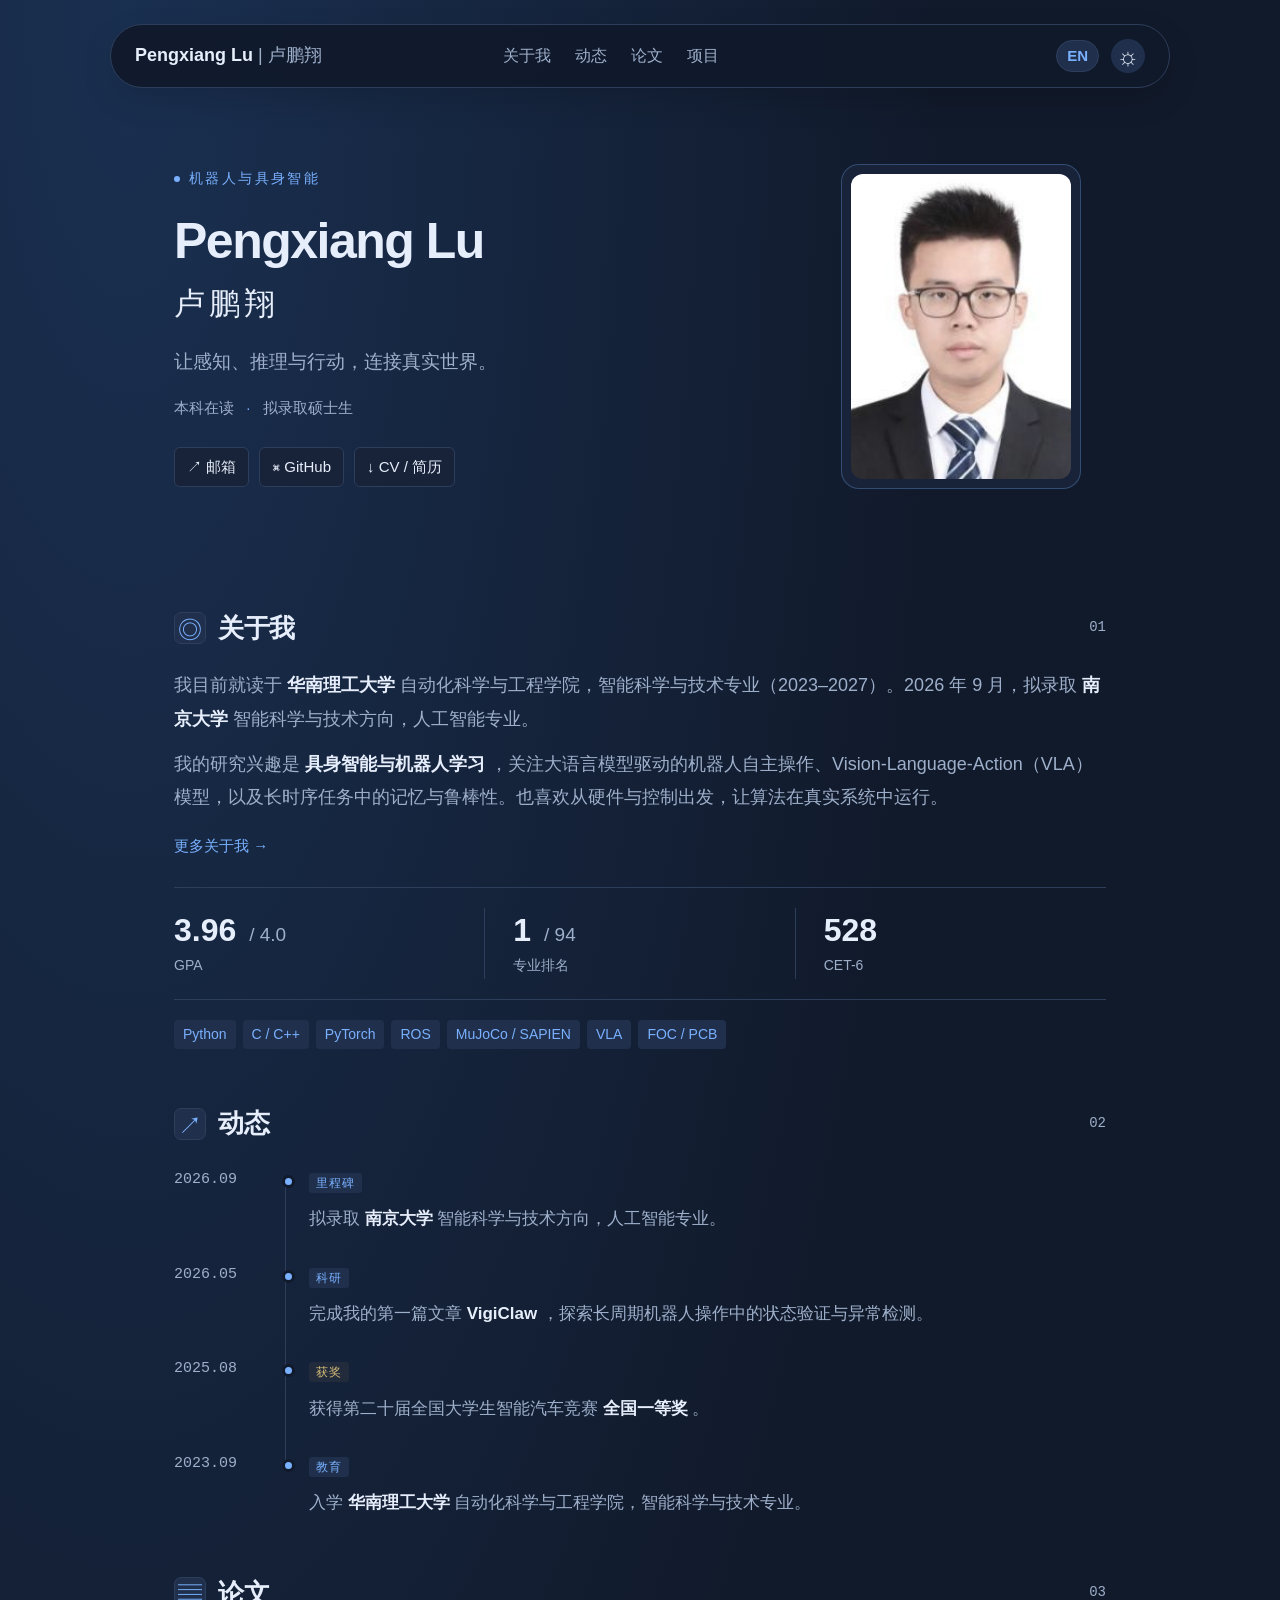
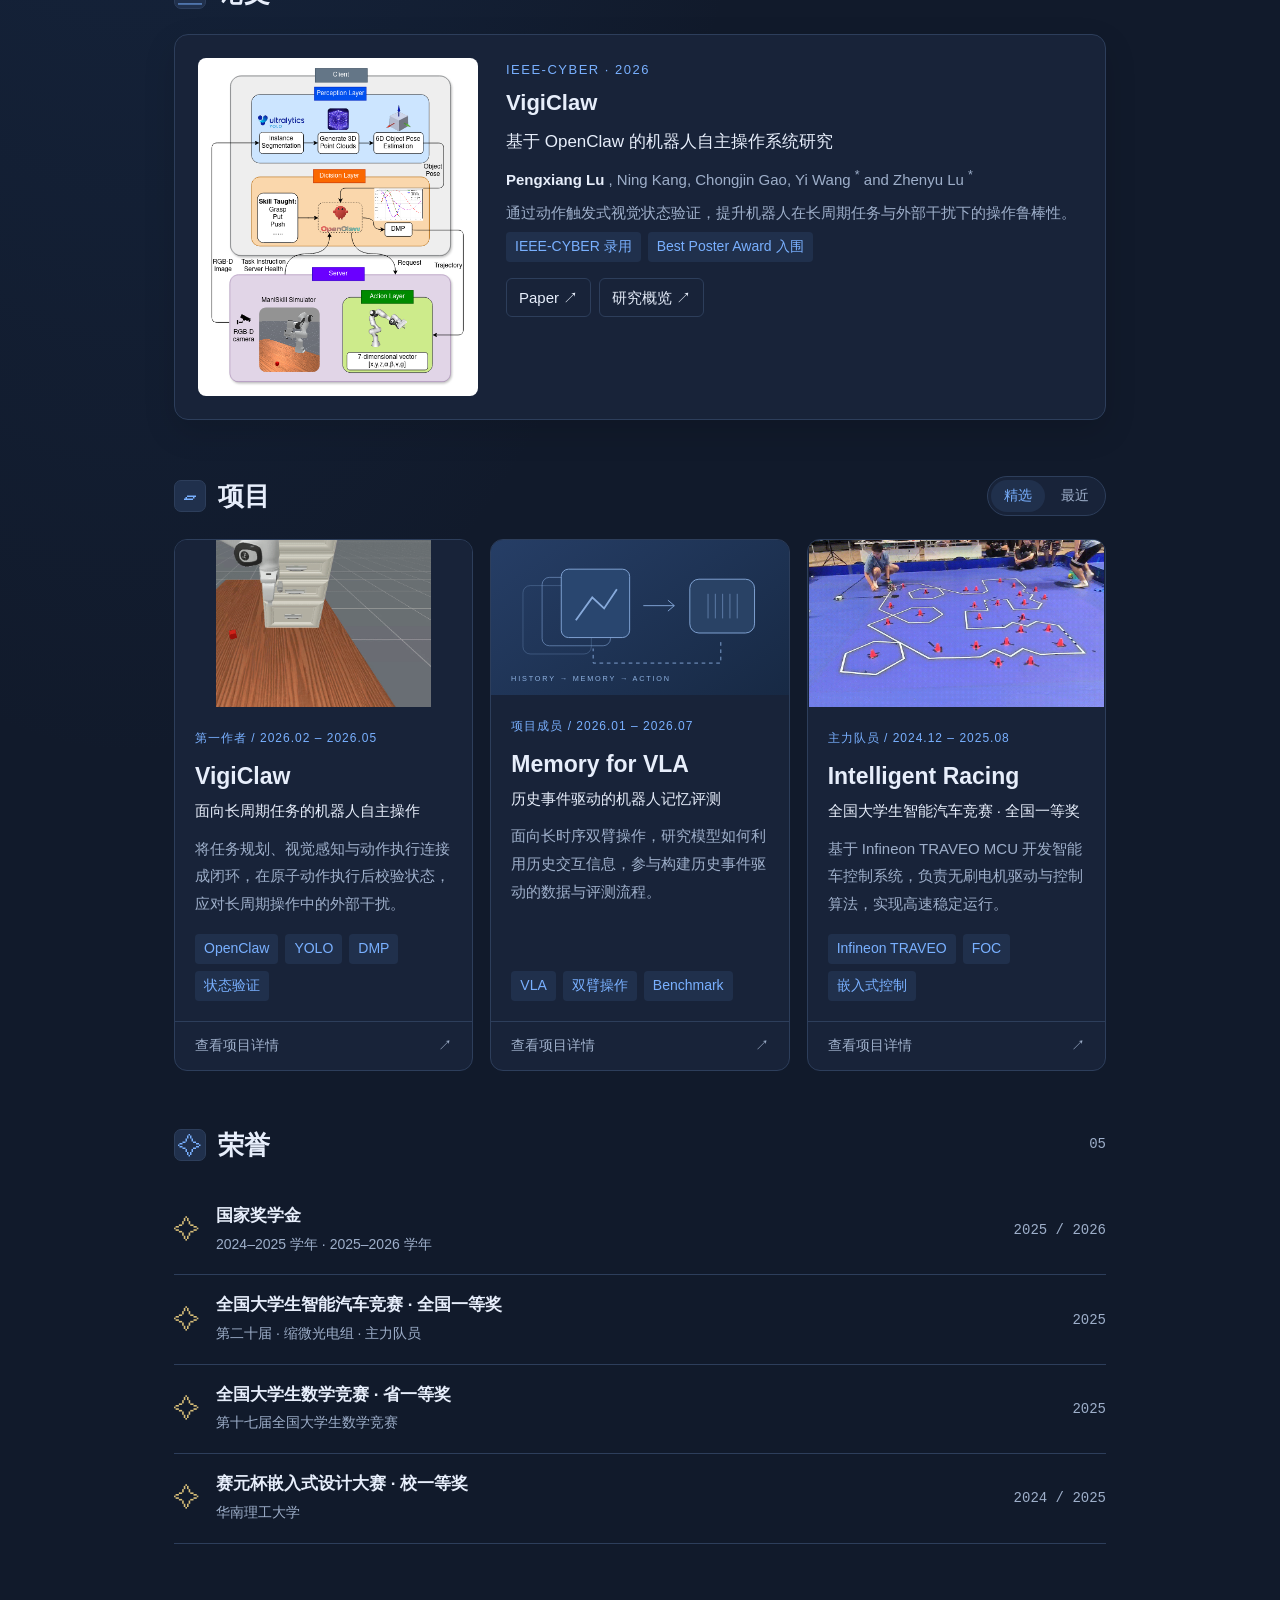
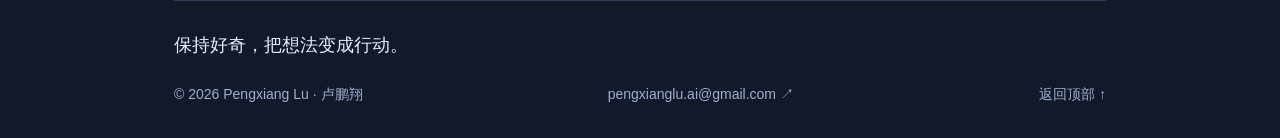
==== commit 170dd307: "Convert drawer demo to GIF and use it as VigiClaw cover" ====
--- a/index.html
+++ b/index.html
@@ -11,7 +11,7 @@
     <title>Pengxiang Lu | 卢鹏翔</title>
     <link rel="icon" href="assets/favicon.svg" type="image/svg+xml" />
     <link rel="stylesheet" href="assets/style.css?v=20261028-video-cover" />
-    <script src="assets/content.js?v=20261028-video-cover" defer></script>
+    <script src="assets/content.js?v=20261028-drawer-gif" defer></script>
     <script src="assets/script.js?v=20261028-video-cover" defer></script>
     <script src="assets/i18n.js?v=20261028-video-cover" defer></script>
   </head>
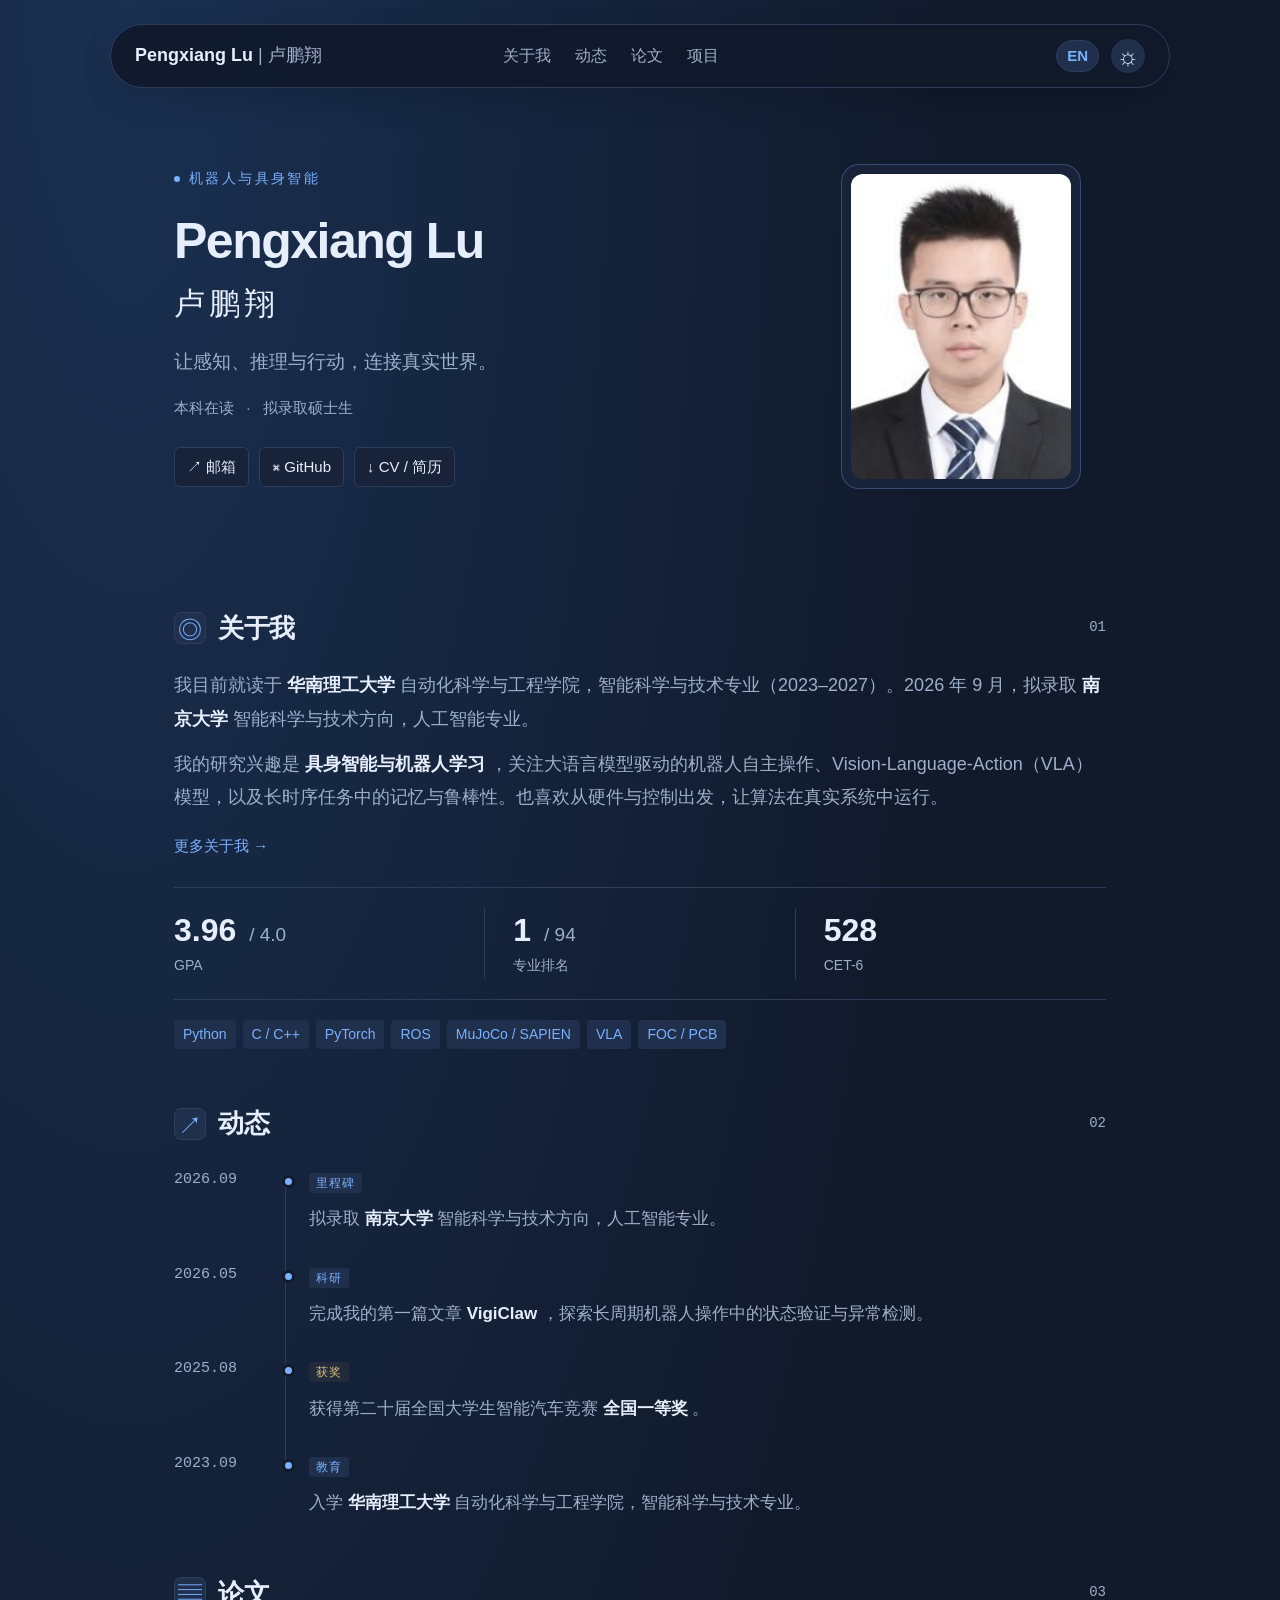
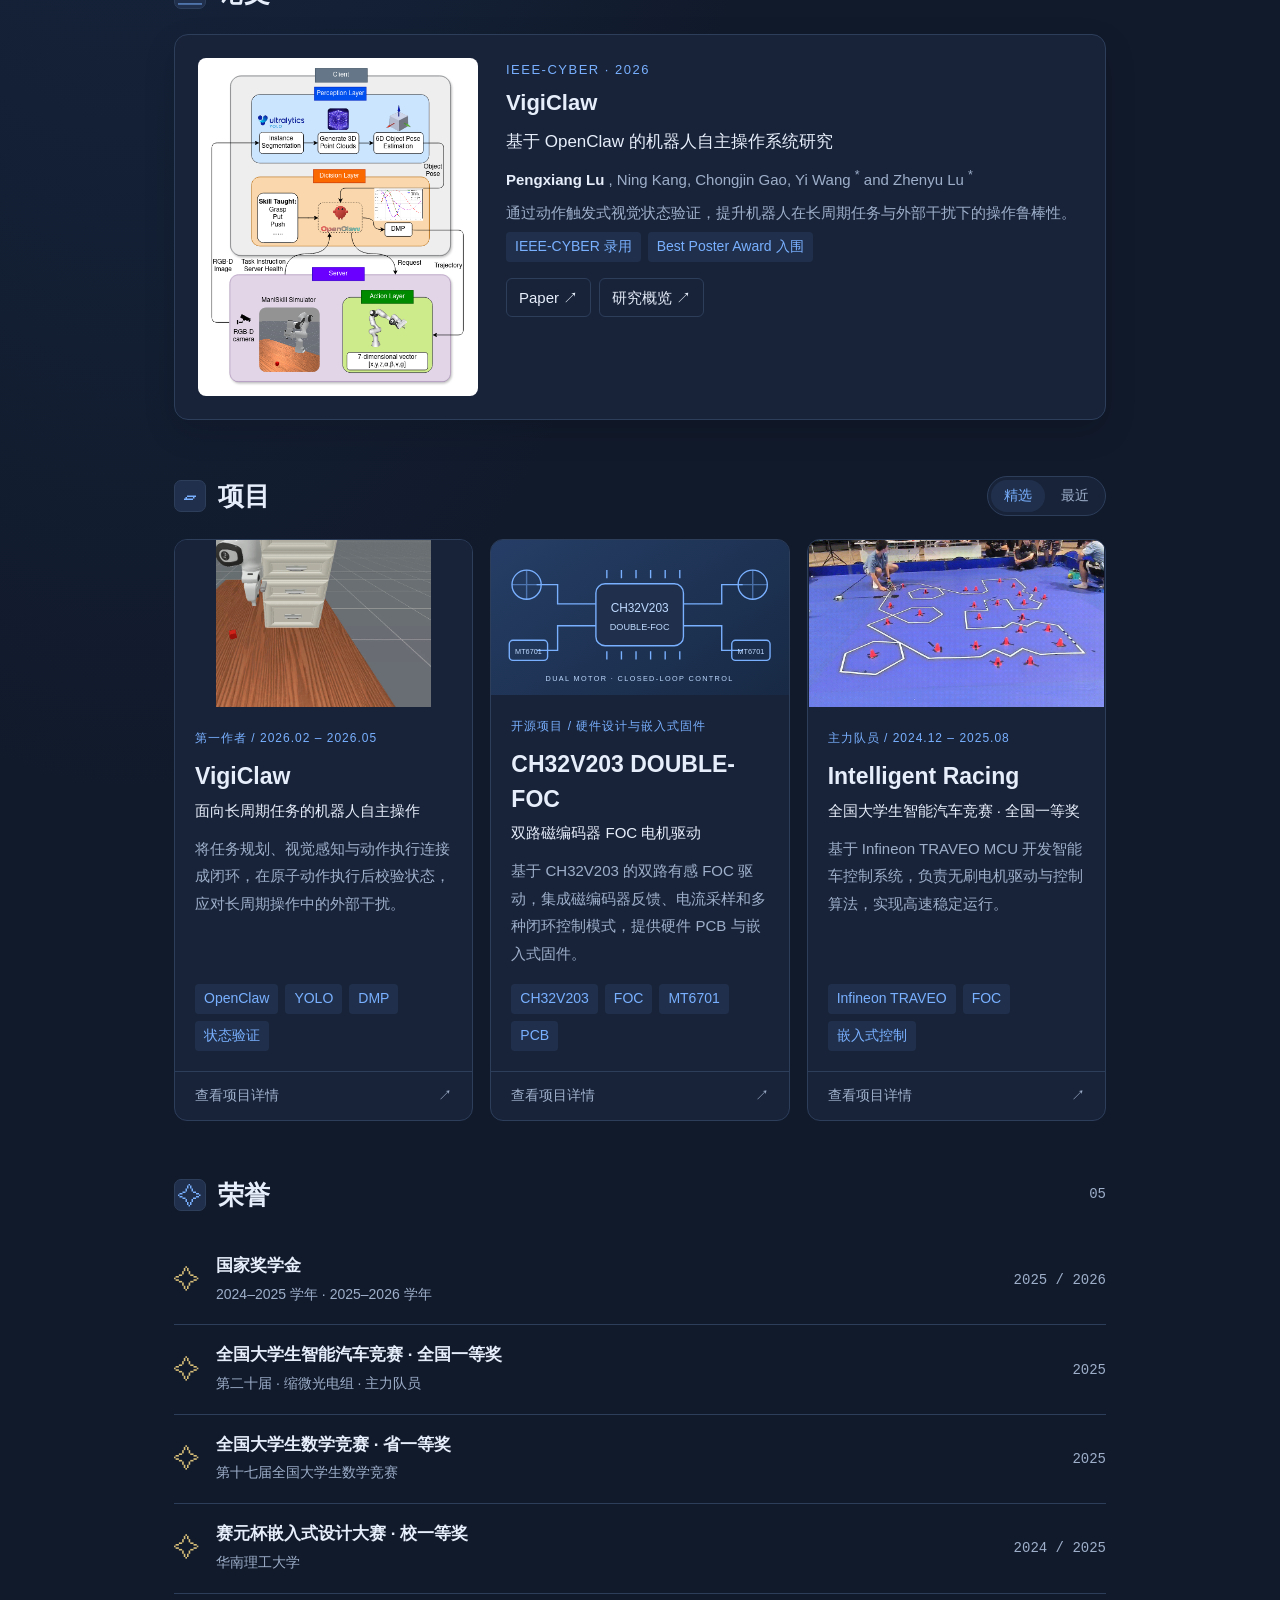
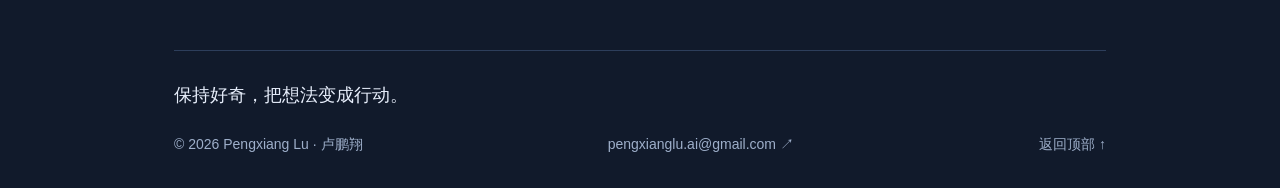
==== commit 33ac4823: "Replace Memory VLA project with CH32V203 double FOC" ====
--- a/index.html
+++ b/index.html
@@ -11,9 +11,9 @@
     <title>Pengxiang Lu | 卢鹏翔</title>
     <link rel="icon" href="assets/favicon.svg" type="image/svg+xml" />
     <link rel="stylesheet" href="assets/style.css?v=20261028-video-cover" />
-    <script src="assets/content.js?v=20261028-drawer-gif" defer></script>
-    <script src="assets/script.js?v=20261028-video-cover" defer></script>
-    <script src="assets/i18n.js?v=20261028-video-cover" defer></script>
+    <script src="assets/content.js?v=20261028-double-foc" defer></script>
+    <script src="assets/script.js?v=20261028-double-foc" defer></script>
+    <script src="assets/i18n.js?v=20261028-double-foc" defer></script>
   </head>
   <body>
     <a class="skip" href="#main">跳转至正文</a>
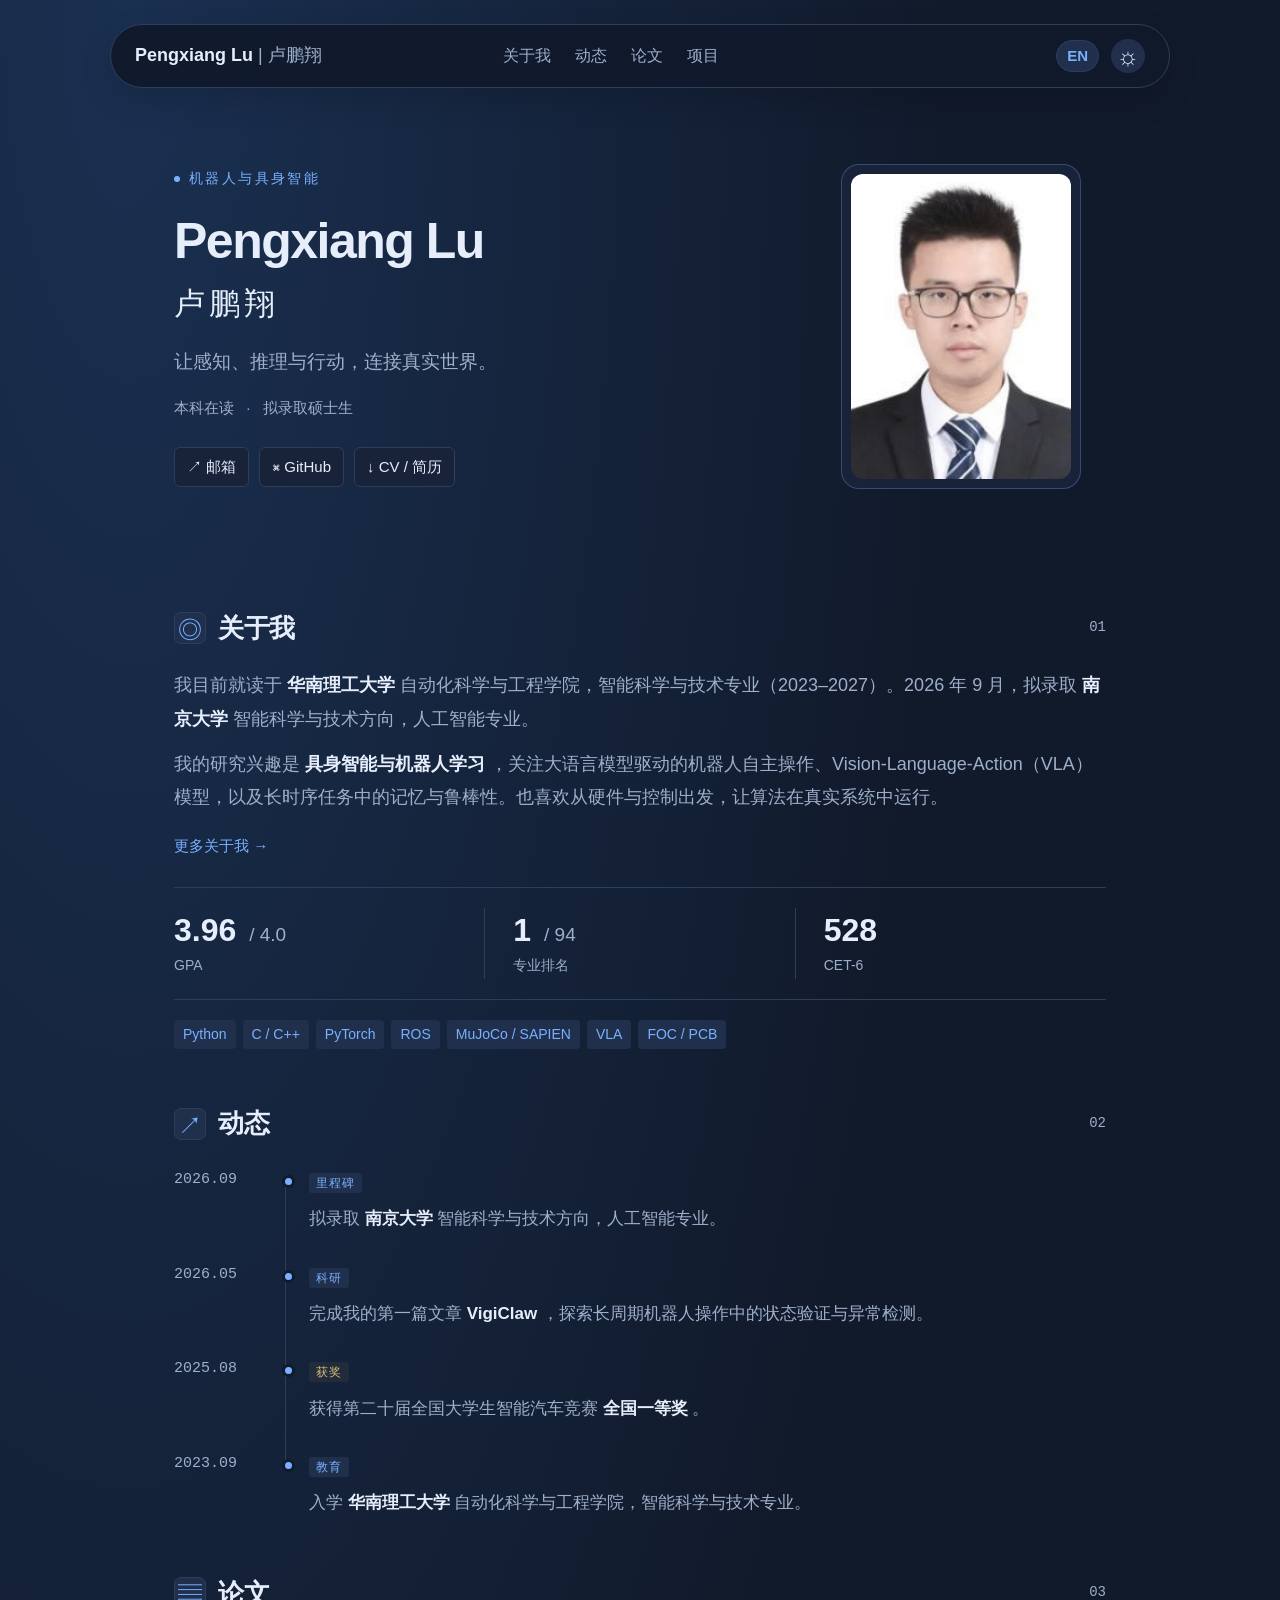
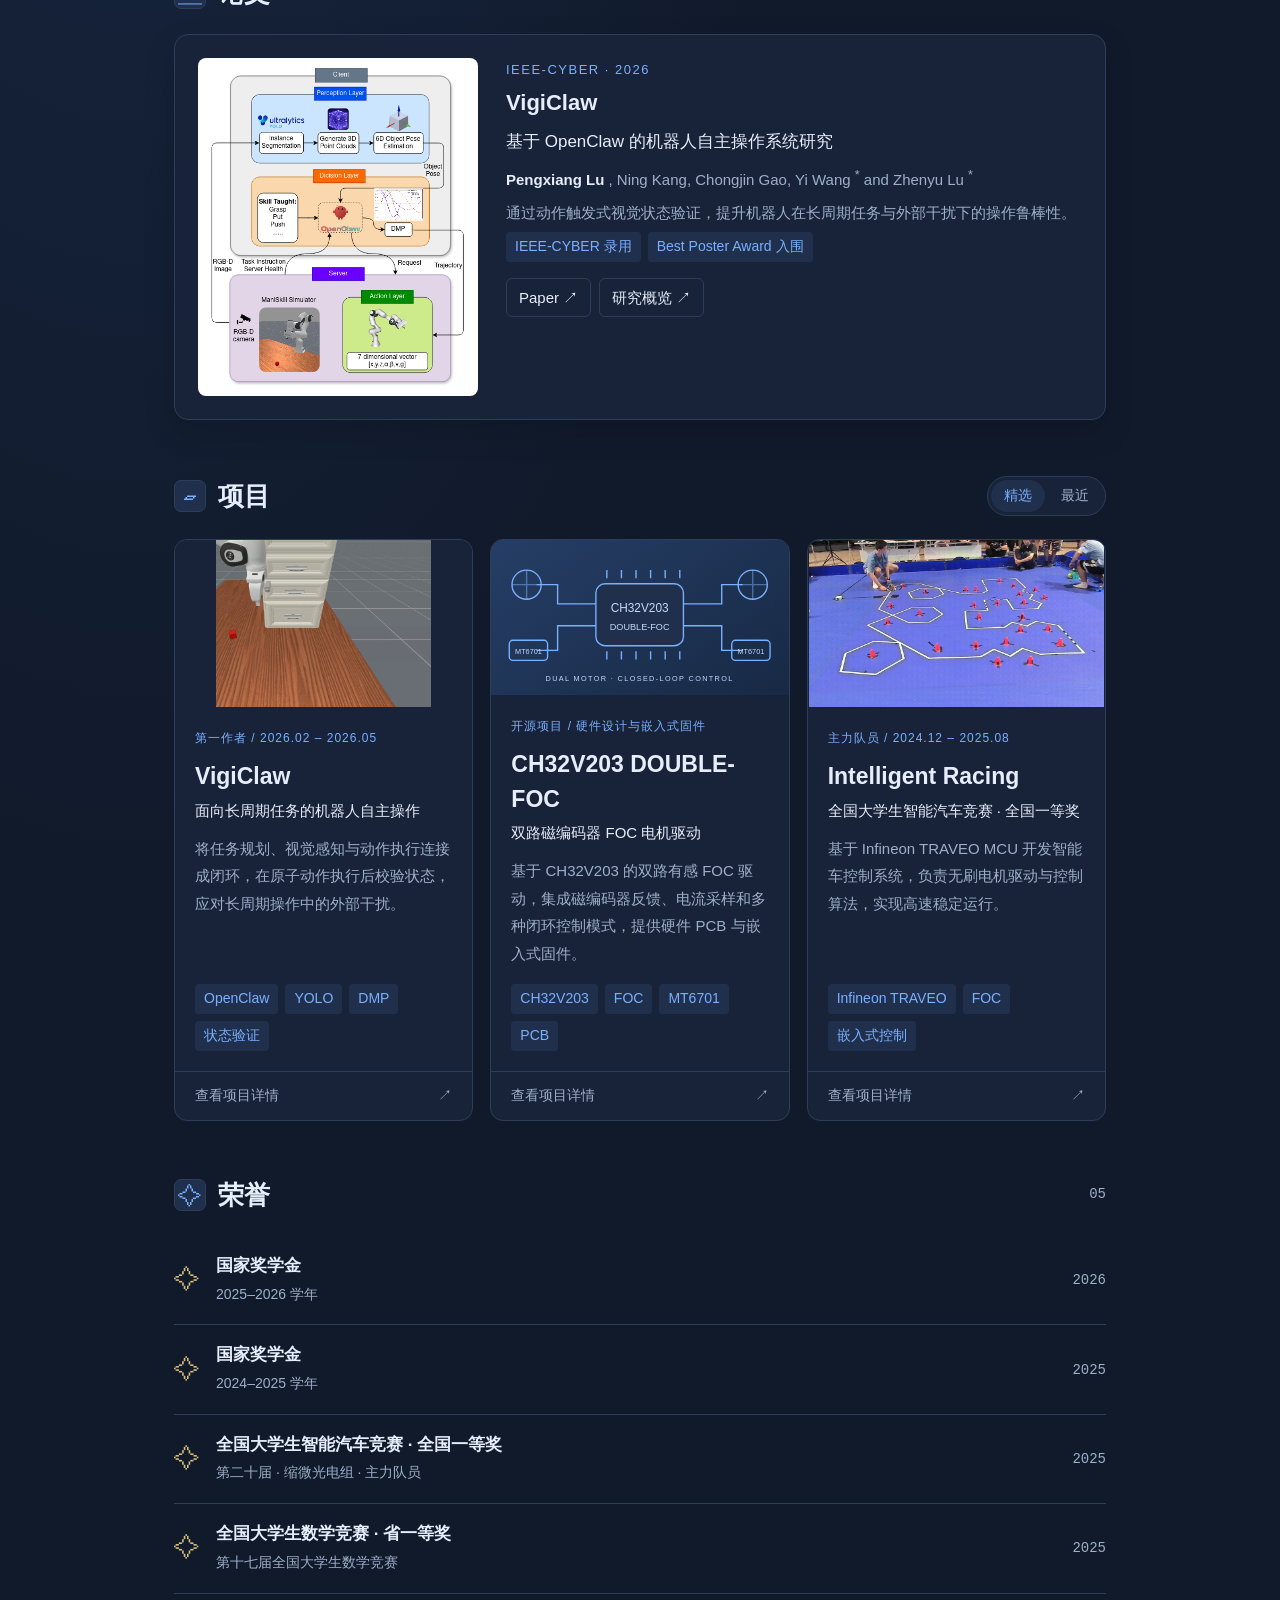
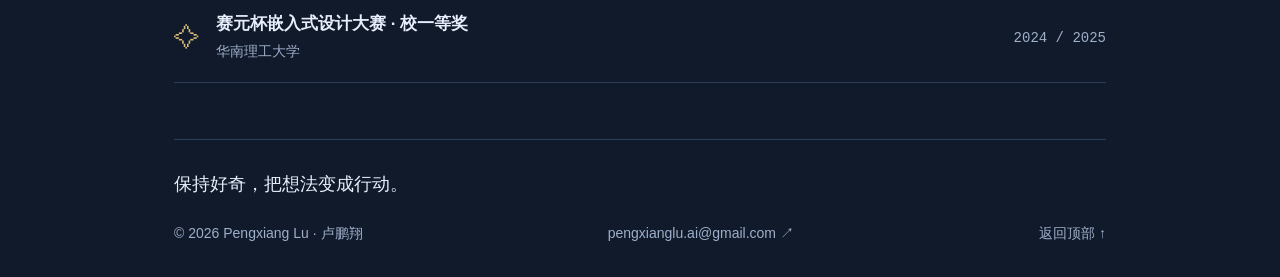
==== commit bff122b8: "List National Scholarships as separate annual awards" ====
--- a/index.html
+++ b/index.html
@@ -10,10 +10,10 @@
     <meta name="theme-color" content="#111a2b" />
     <title>Pengxiang Lu | 卢鹏翔</title>
     <link rel="icon" href="assets/favicon.svg" type="image/svg+xml" />
-    <link rel="stylesheet" href="assets/style.css?v=20261028-video-cover" />
+    <link rel="stylesheet" href="assets/style.css?v=20261028-arm-photo" />
     <script src="assets/content.js?v=20261028-double-foc" defer></script>
     <script src="assets/script.js?v=20261028-double-foc" defer></script>
-    <script src="assets/i18n.js?v=20261028-double-foc" defer></script>
+    <script src="assets/i18n.js?v=20261028-scholarships" defer></script>
   </head>
   <body>
     <a class="skip" href="#main">跳转至正文</a>
@@ -246,9 +246,17 @@
             <span class="award-symbol">✧</span>
             <div>
               <h3>国家奖学金</h3>
-              <p>2024–2025 学年 · 2025–2026 学年</p>
-            </div>
-            <time>2025 / 2026</time>
+              <p>2025–2026 学年</p>
+            </div>
+            <time>2026</time>
+          </div>
+          <div>
+            <span class="award-symbol">✧</span>
+            <div>
+              <h3>国家奖学金</h3>
+              <p>2024–2025 学年</p>
+            </div>
+            <time>2025</time>
           </div>
           <div>
             <span class="award-symbol">✧</span>
--- a/assets/style.css
+++ b/assets/style.css
@@ -1396,3 +1396,16 @@
   height: 100%;
   object-fit: contain;
 }
+
+.arm-photo {
+  max-width: 520px;
+  margin: 24px auto 30px;
+}
+.arm-photo img {
+  width: 100%;
+  height: auto;
+  object-fit: contain;
+}
+.arm-photo figcaption {
+  text-align: center;
+}
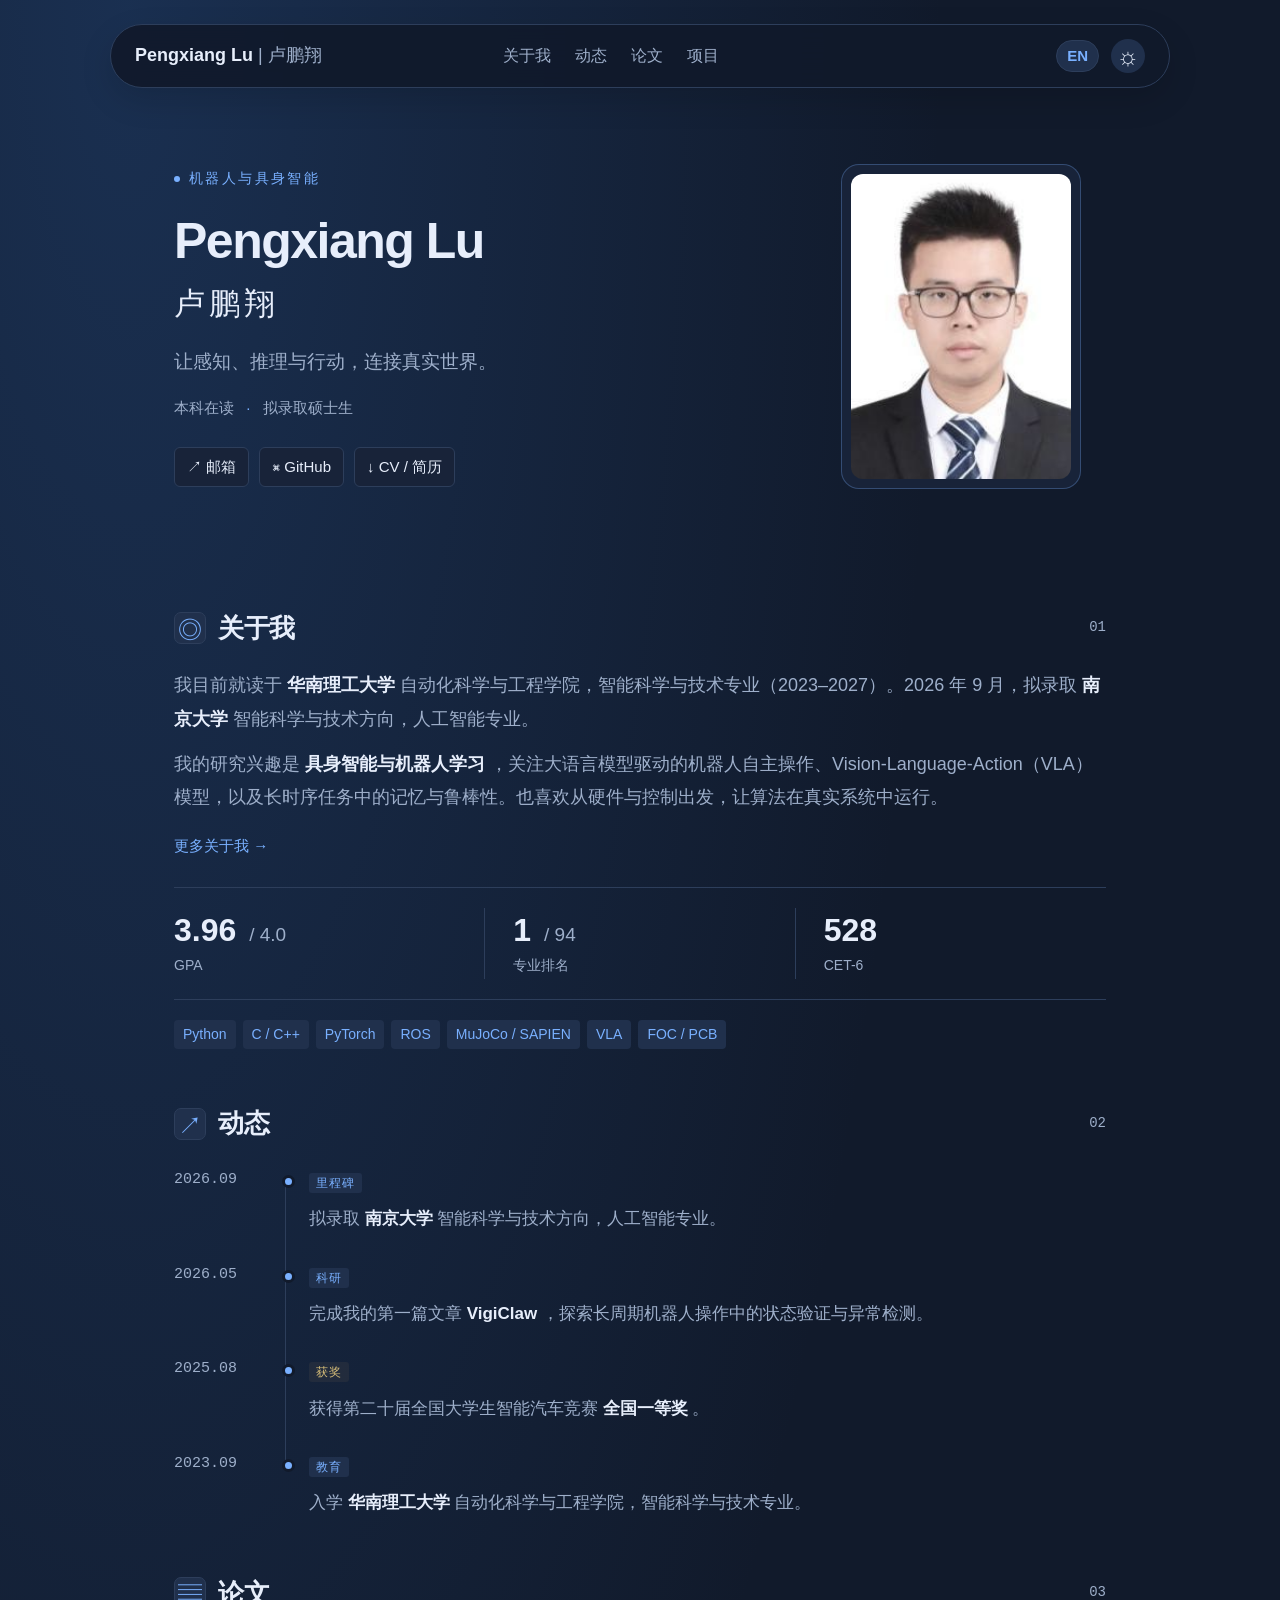
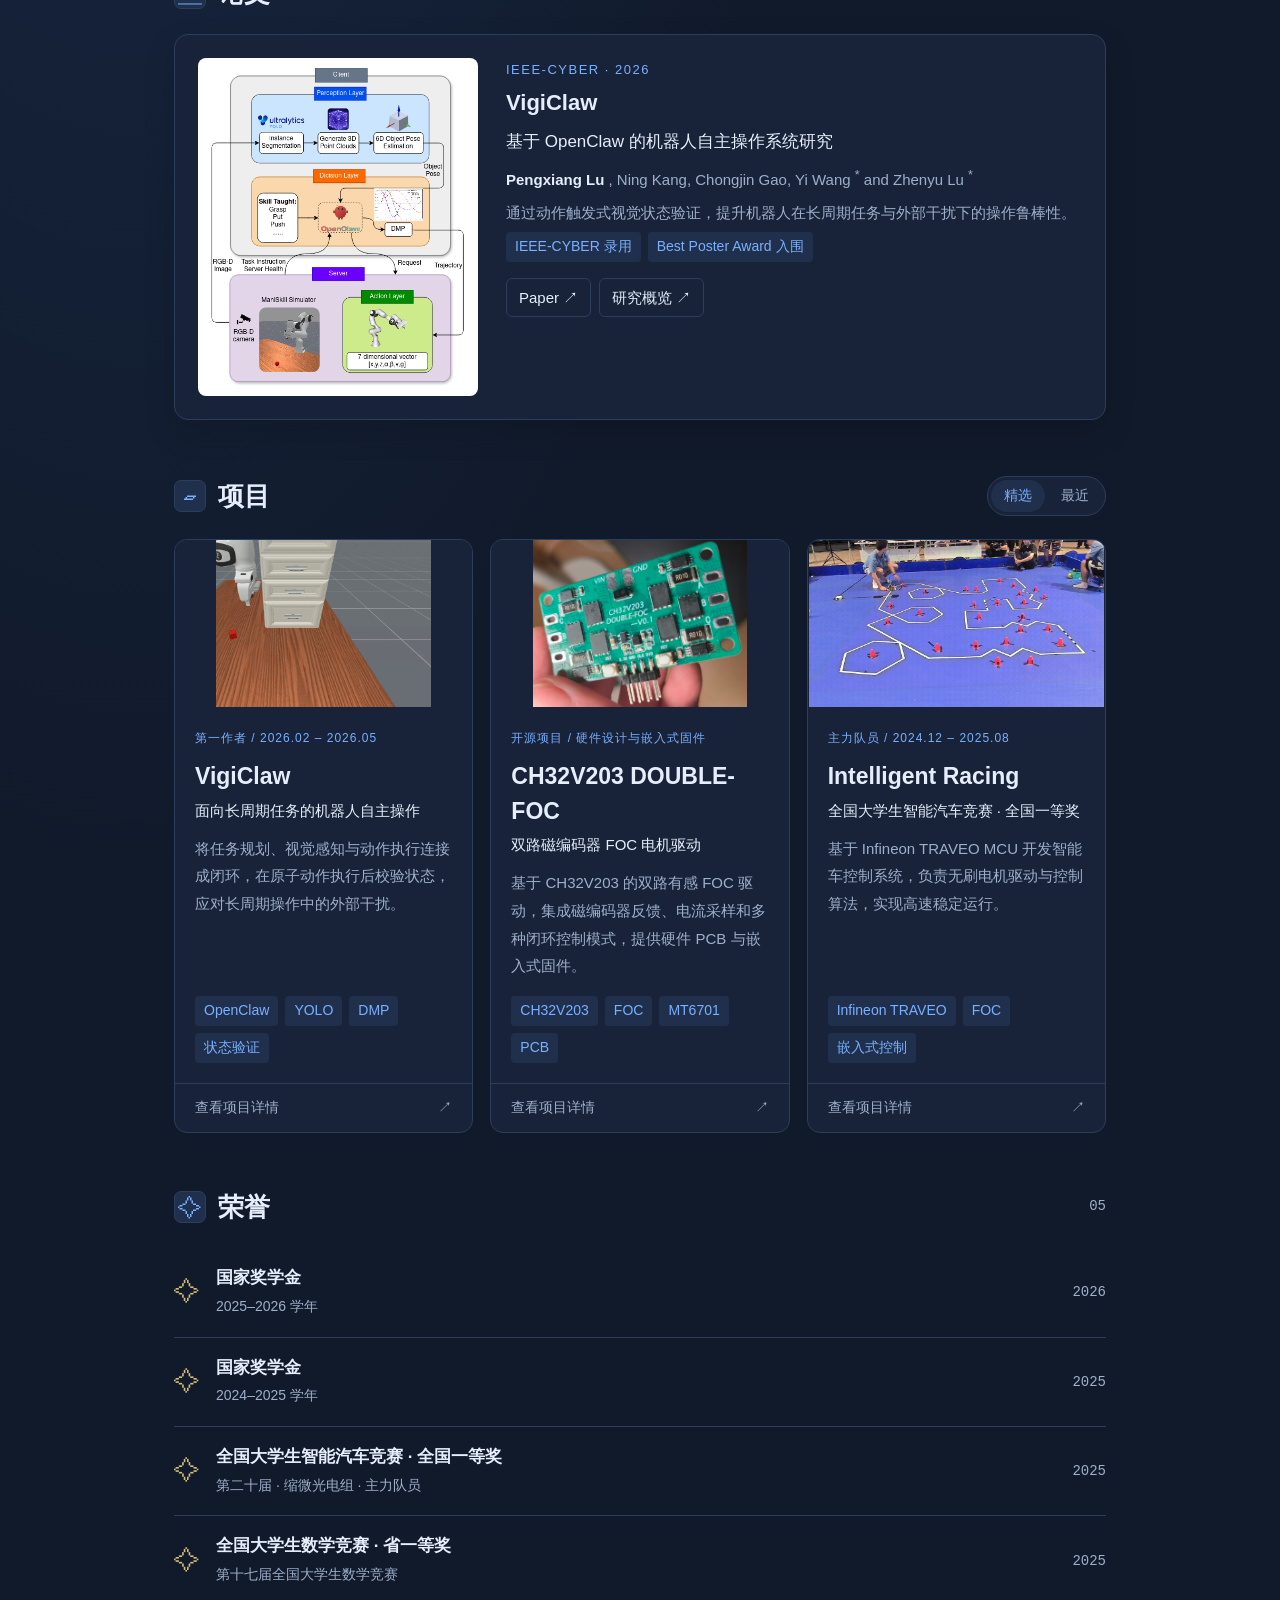
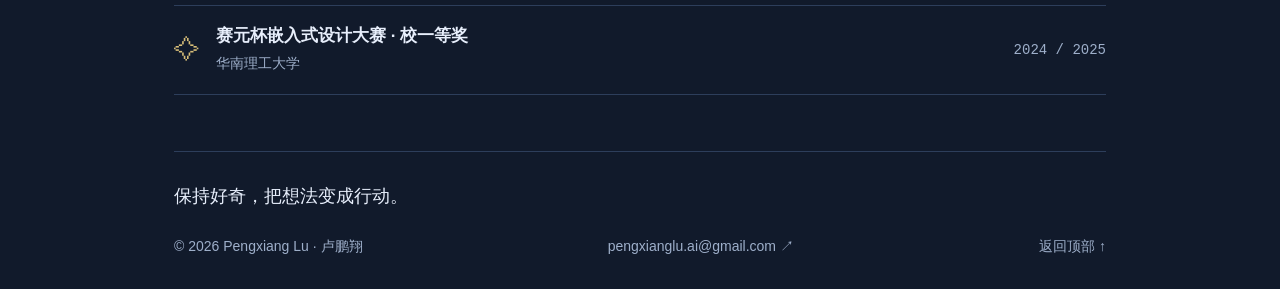
==== commit 604ccd9c: "Expand FOC hardware portfolio and add VigiClaw experiment videos" ====
--- a/index.html
+++ b/index.html
@@ -10,10 +10,10 @@
     <meta name="theme-color" content="#111a2b" />
     <title>Pengxiang Lu | 卢鹏翔</title>
     <link rel="icon" href="assets/favicon.svg" type="image/svg+xml" />
-    <link rel="stylesheet" href="assets/style.css?v=20261028-arm-photo" />
-    <script src="assets/content.js?v=20261028-double-foc" defer></script>
+    <link rel="stylesheet" href="assets/style.css?v=20261028-hardware-videos" />
+    <script src="assets/content.js?v=20261028-hardware-videos" defer></script>
     <script src="assets/script.js?v=20261028-double-foc" defer></script>
-    <script src="assets/i18n.js?v=20261028-scholarships" defer></script>
+    <script src="assets/i18n.js?v=20261028-hardware-videos" defer></script>
   </head>
   <body>
     <a class="skip" href="#main">跳转至正文</a>
--- a/assets/style.css
+++ b/assets/style.css
@@ -1409,3 +1409,50 @@
 .arm-photo figcaption {
   text-align: center;
 }
+
+.hardware-gallery {
+  display: grid;
+  grid-template-columns: 1fr 1fr;
+  gap: 22px;
+  align-items: start;
+}
+.hardware-gallery img {
+  aspect-ratio: 4/3;
+  object-fit: contain;
+  background: var(--panel);
+}
+.source-tree {
+  background: var(--panel);
+  border: 1px solid var(--line);
+  border-radius: 10px;
+  padding: 18px;
+  overflow-x: auto;
+  font-size: 14px;
+  line-height: 1.9;
+  color: var(--text);
+}
+.experiment-video video {
+  display: block;
+  width: 100%;
+  height: auto;
+  border-radius: 12px;
+  background: #000;
+}
+.experiment-video h3 {
+  margin-bottom: 16px;
+  color: var(--text);
+  font-size: 22px;
+}
+@media (max-width: 580px) {
+  .hardware-gallery {
+    grid-template-columns: 1fr;
+    gap: 0;
+  }
+  .experiment-video h3 {
+    font-size: 20px;
+  }
+  .source-tree {
+    font-size: 12px;
+    padding: 14px;
+  }
+}
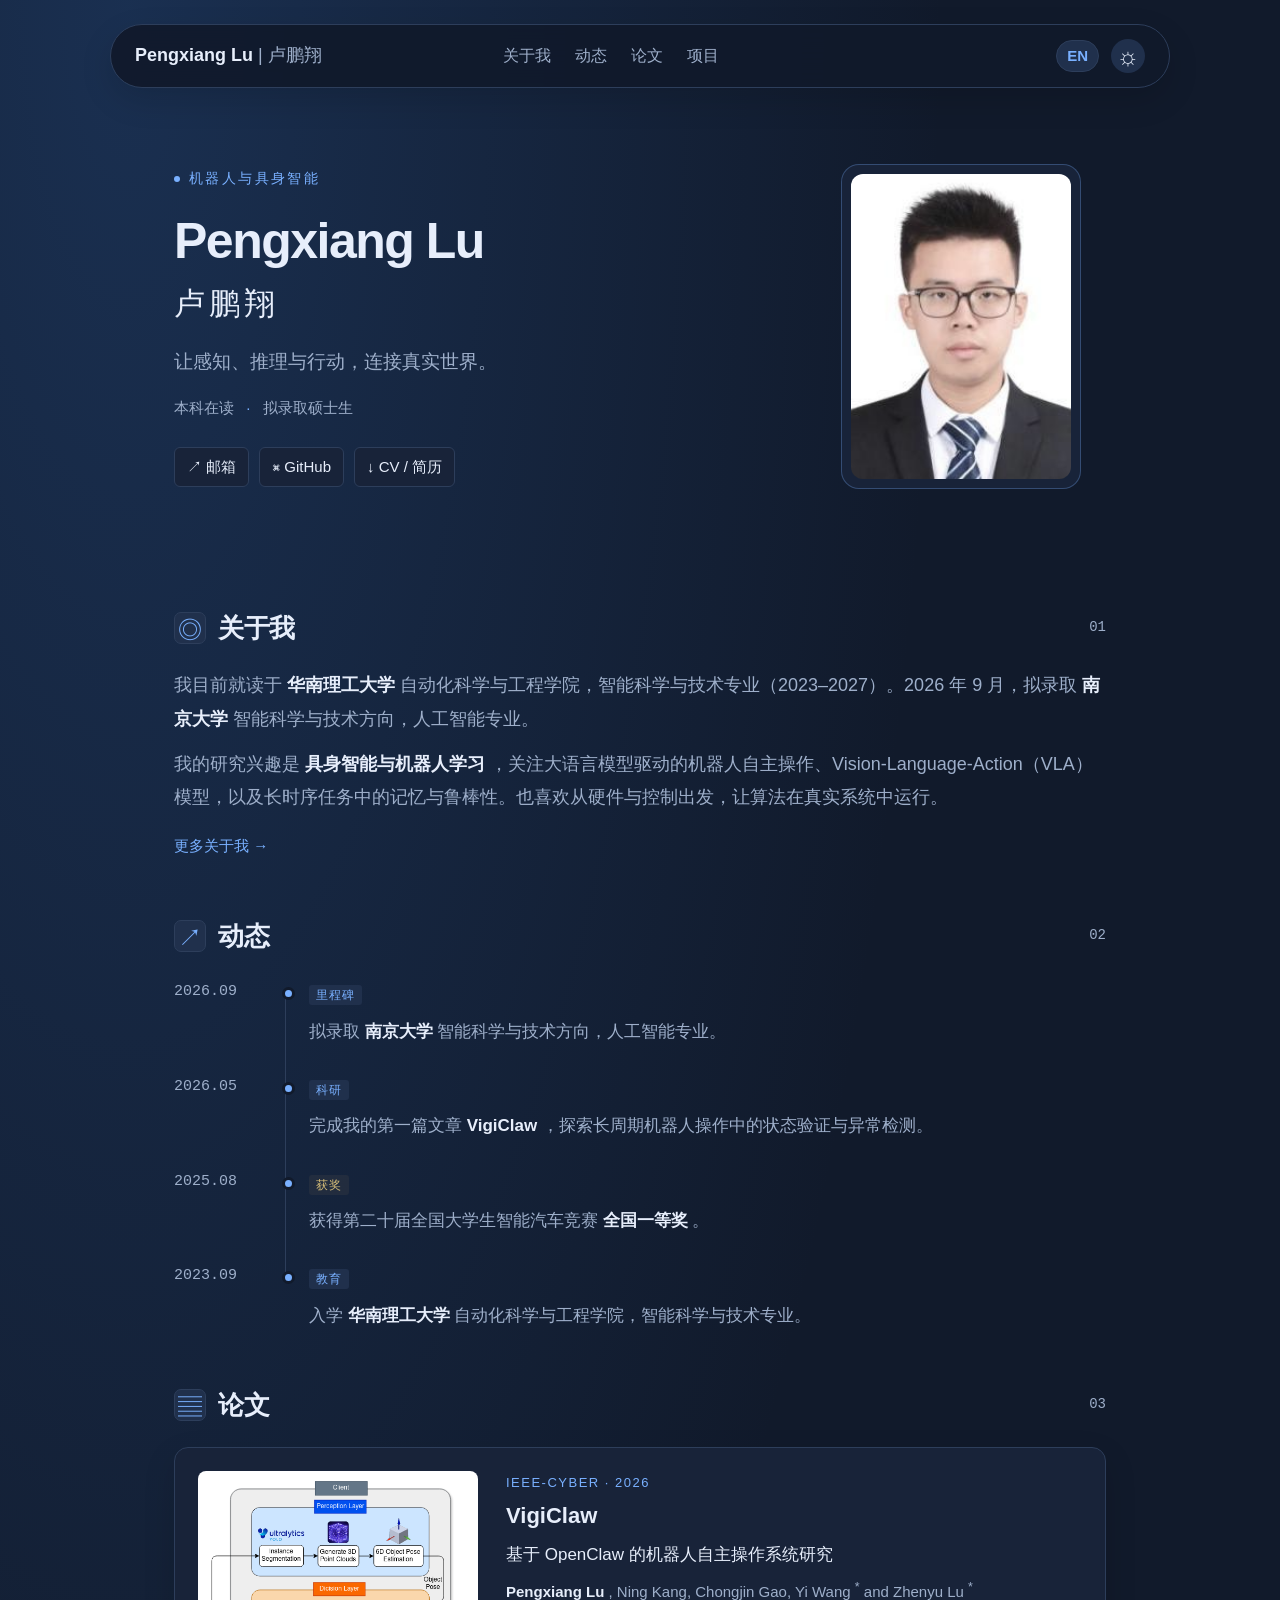
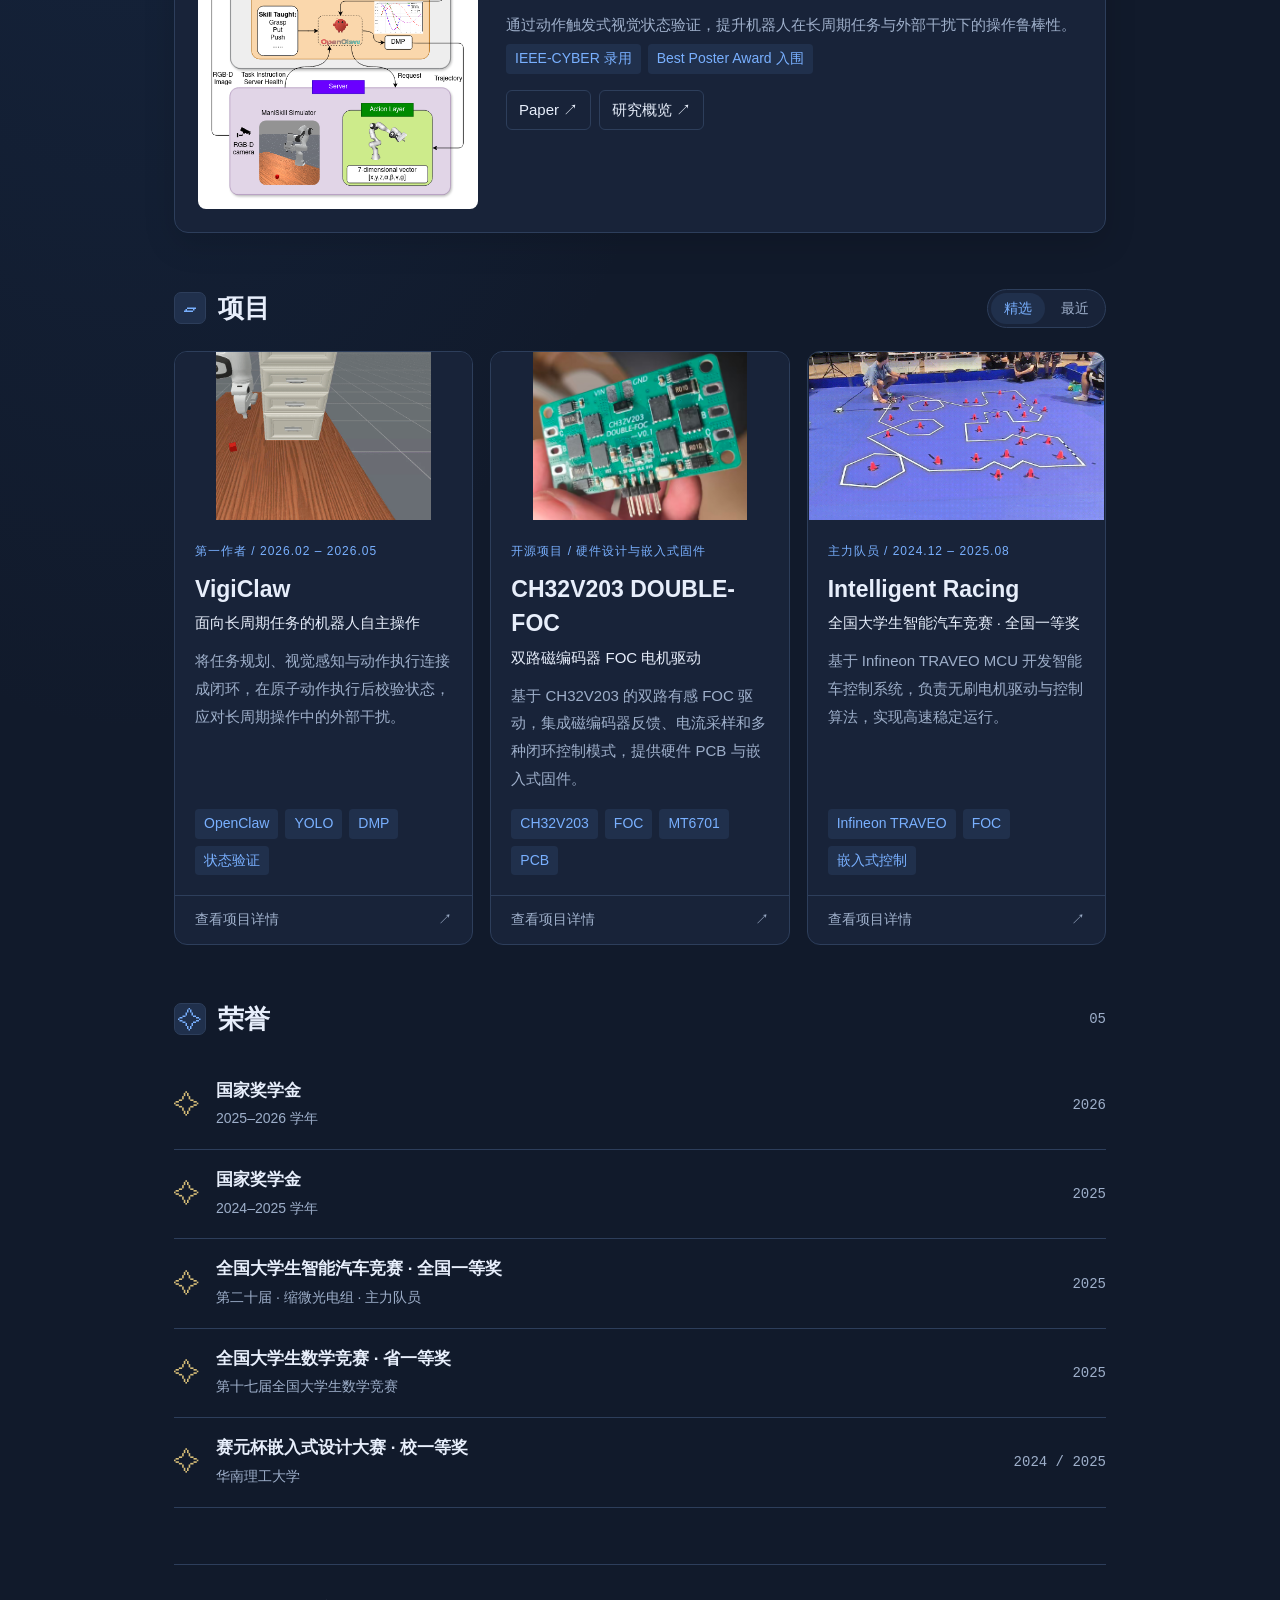
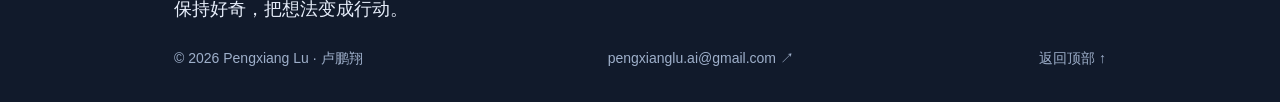
==== commit 246d7a08: "Move academic profile to About and add university emblems" ====
--- a/index.html
+++ b/index.html
@@ -10,10 +10,10 @@
     <meta name="theme-color" content="#111a2b" />
     <title>Pengxiang Lu | 卢鹏翔</title>
     <link rel="icon" href="assets/favicon.svg" type="image/svg+xml" />
-    <link rel="stylesheet" href="assets/style.css?v=20261028-hardware-videos" />
+    <link rel="stylesheet" href="assets/style.css?v=20261028-about-schools" />
     <script src="assets/content.js?v=20261028-hardware-videos" defer></script>
     <script src="assets/script.js?v=20261028-double-foc" defer></script>
-    <script src="assets/i18n.js?v=20261028-hardware-videos" defer></script>
+    <script src="assets/i18n.js?v=20261028-about-schools" defer></script>
   </head>
   <body>
     <a class="skip" href="#main">跳转至正文</a>
@@ -99,35 +99,6 @@
           </p>
           <a class="more-about" href="about/index.html">More about me →</a>
         </div>
-        <div class="stats">
-          <div>
-            <b>
-              3.96
-              <span>/ 4.0</span>
-            </b>
-            <small>GPA</small>
-          </div>
-          <div>
-            <b>
-              1
-              <span>/ 94</span>
-            </b>
-            <small>专业排名</small>
-          </div>
-          <div>
-            <b>528</b>
-            <small>CET-6</small>
-          </div>
-        </div>
-        <div class="skills">
-          <span>Python</span>
-          <span>C / C++</span>
-          <span>PyTorch</span>
-          <span>ROS</span>
-          <span>MuJoCo / SAPIEN</span>
-          <span>VLA</span>
-          <span>FOC / PCB</span>
-        </div>
       </section>
       <section id="news">
         <div class="section-head">
--- a/assets/style.css
+++ b/assets/style.css
@@ -1456,3 +1456,96 @@
     padding: 14px;
   }
 }
+
+.school-row {
+  display: grid;
+  grid-template-columns: 100px minmax(0, 1fr);
+  gap: 24px;
+  align-items: center;
+  padding: 24px 0;
+  border-bottom: 1px solid var(--line);
+}
+.school-logo {
+  width: 94px;
+  height: 94px;
+  padding: 8px;
+  border-radius: 14px;
+  background: #fff;
+  display: flex;
+  align-items: center;
+  justify-content: center;
+  overflow: hidden;
+  border: 1px solid var(--line);
+}
+.school-logo img {
+  width: 100%;
+  height: 100%;
+  object-fit: contain;
+}
+.school-copy h3 {
+  margin: 0 0 6px;
+  font-size: 21px;
+  color: var(--text);
+}
+.school-copy p {
+  margin: 4px 0;
+}
+.school-copy time {
+  font-size: 14px;
+  color: var(--accent);
+}
+.academic-profile {
+  margin-top: 26px;
+}
+.academic-profile h3 {
+  font-size: 20px;
+  color: var(--text);
+}
+.about-content .stats {
+  margin-bottom: 0;
+}
+.experience-entry {
+  padding: 22px 0;
+  border-bottom: 1px solid var(--line);
+}
+.experience-entry:first-of-type {
+  padding-top: 0;
+}
+.experience-entry h3 {
+  font-size: 21px;
+  color: var(--text);
+}
+.experience-entry .experience-meta {
+  color: var(--accent);
+  font-size: 14px;
+  margin: 6px 0 10px;
+}
+.about-content .skills {
+  margin: 12px 0 22px;
+}
+.skill-details {
+  margin-top: 20px;
+}
+@media (max-width: 580px) {
+  .school-row {
+    grid-template-columns: 64px minmax(0, 1fr);
+    gap: 15px;
+    align-items: start;
+  }
+  .school-logo {
+    width: 64px;
+    height: 64px;
+    padding: 6px;
+    border-radius: 10px;
+  }
+  .school-copy h3,
+  .experience-entry h3 {
+    font-size: 18px;
+  }
+  .school-copy p {
+    font-size: 16px;
+  }
+  .school-copy time {
+    font-size: 13px;
+  }
+}
